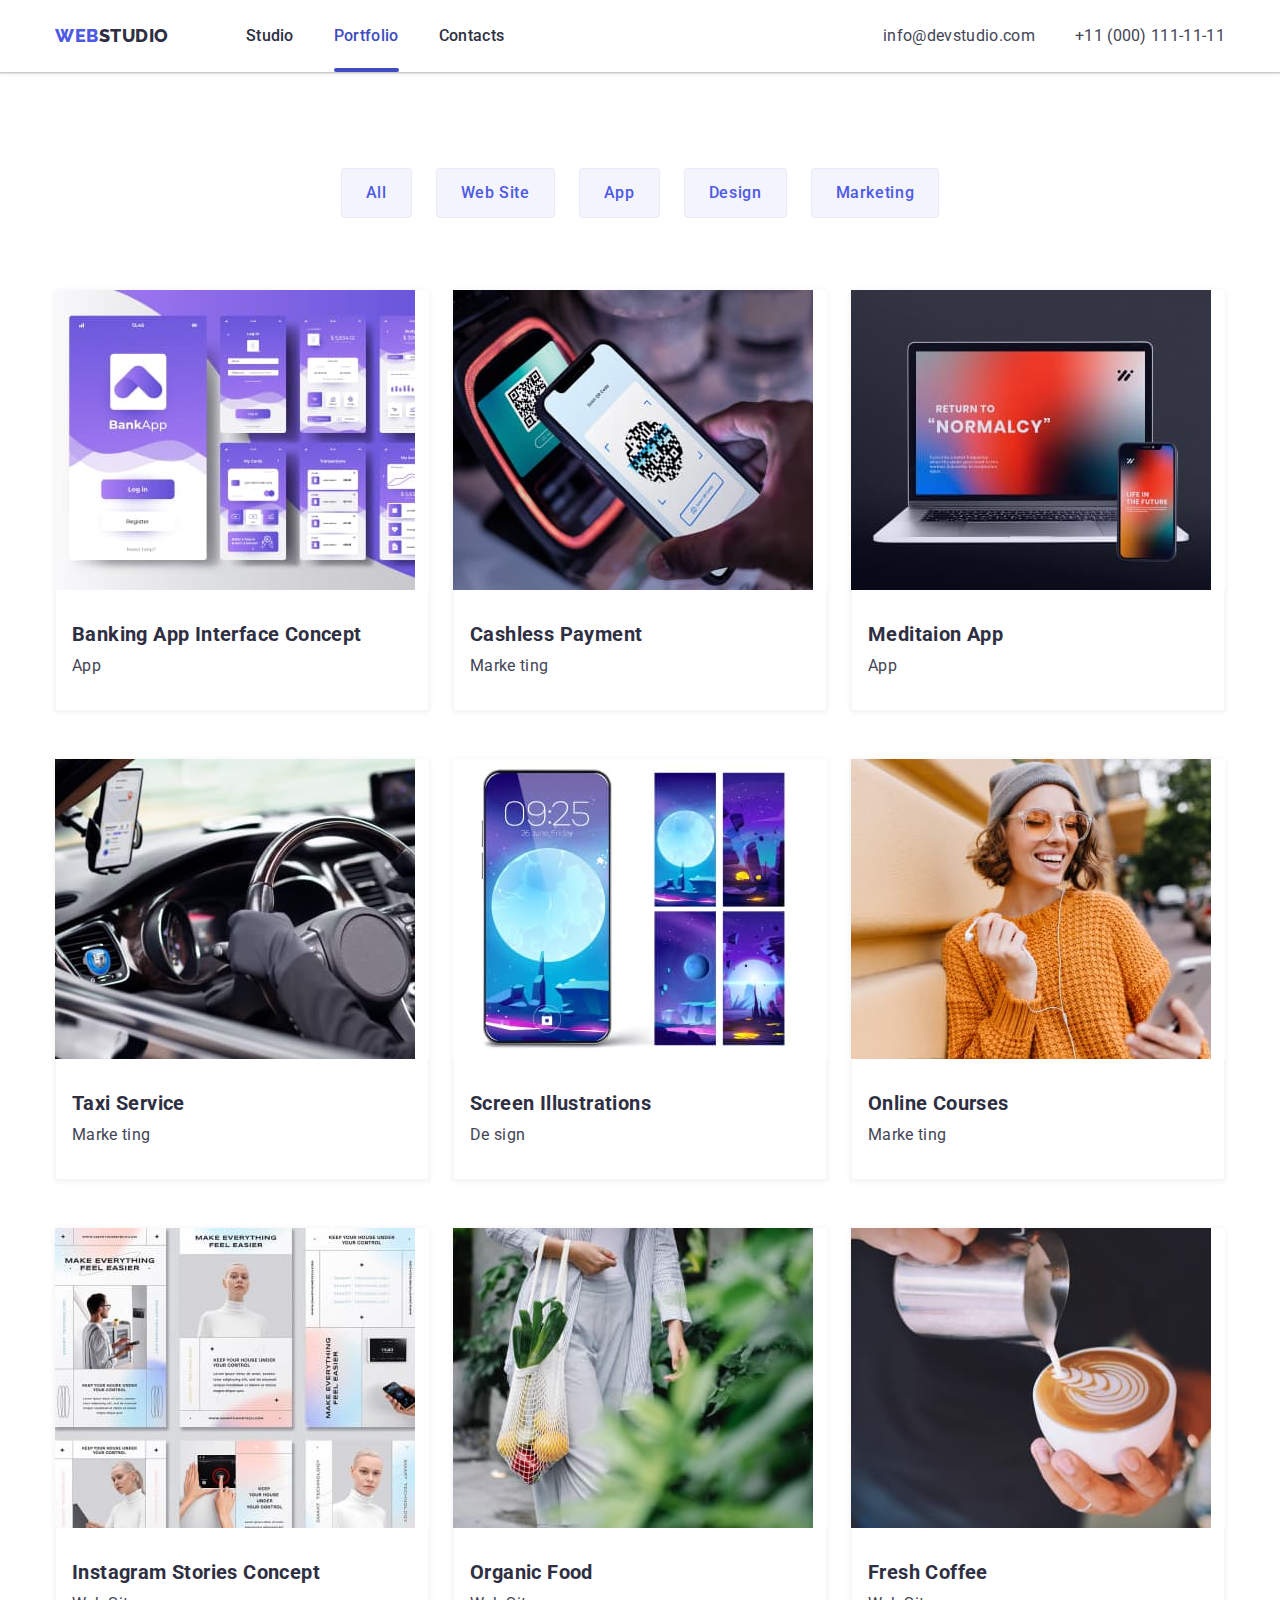
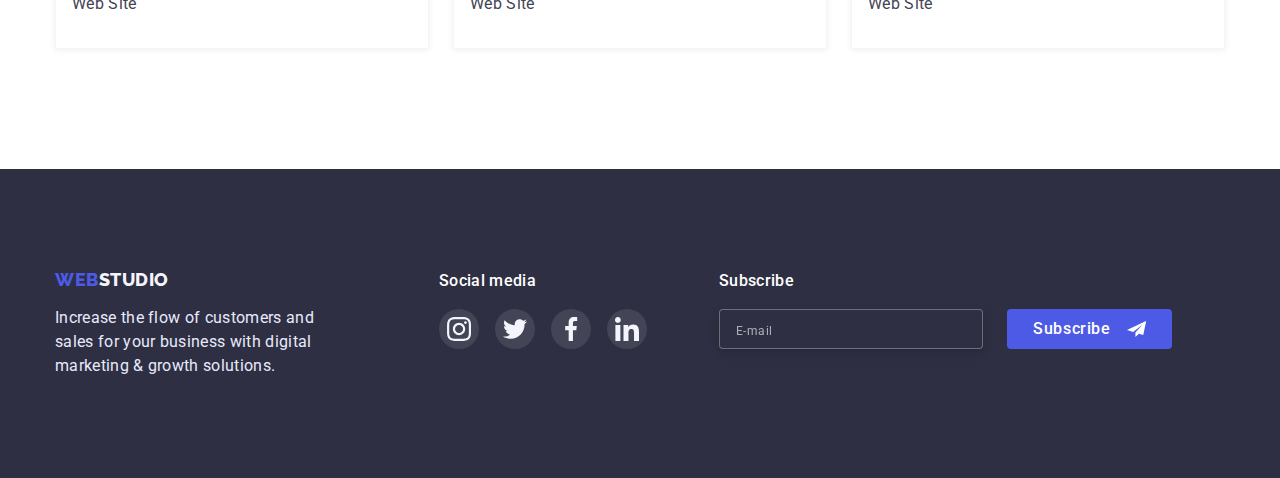
==== portfolio.html @ 90ae6834 "first edition" ====
<!DOCTYPE html>
<html lang="en">

<head>
  <meta charset="UTF-8" />
  <meta http-equiv="X-UA-Compatible" content="IE=edge" />
  <meta name="viewport" content="width=device-width, initial-scale=1.0" />

  <link rel="preconnect" href="https://fonts.googleapis.com" />
  <link rel="preconnect" href="https://fonts.gstatic.com" crossorigin />
  <link
    href="https://fonts.googleapis.com/css2?family=Raleway:wght@800&family=Roboto:ital,wght@0,400;0,500;0,700;1,900&display=swap"
    rel="stylesheet" />
  <link rel="stylesheet" href="./css/modern-normalize.min.css" />
  <link rel="stylesheet" href="./css/styles.css" />
  <title>Portfolio</title>
</head>

<body>
  <header class="header">
    <div class="container menu-wrapper">
      <a class="header-link" href="./index.html">
        <span class="nav-logo__web">web</span>
        <span class="nav-logo__studio">studio</span>
      </a>

      <nav class="menu">
        <ul class="menu-list">
          <li class="nav-right__menu li">
            <a class="menu-link link" href="./index.html">Studio</a>
          </li>
          <li class="nav-right__menu li">
            <a class="menu-link link menu-current" href="./portfolio.html">Portfolio</a>
          </li>
          <li class="nav-right__menu li">
            <a class="menu-link link" href="#">Contacts</a>
          </li>
        </ul>
      </nav>
      <ul class="contacts">
        <li class="contacts_email li">
          <a class="contacts-link link" href="mailto:info@devstudio.com">info@devstudio.com</a>
        </li>
        <li class="contacts_tel li">
          <a class="contacts-link link" href="tel:+11(000)1111111">+11 (000) 111-11-11</a>
        </li>
      </ul>
    </div>
  </header>
  <main class="main">
    <section class="portfolio">
      <div class="container">
        <h1 class="visually-hidden">Our portfolio</h1>
        <ul class="filter">
          <li class="filter-list li">
            <button class="filter-btn btn" type="button">All</button>
          </li>
          <li class="filter-list li">
            <button class="filter-btn btn" type="button">Web Site</button>
          </li>
          <li class="filter-list li">
            <button class="filter-btn btn" type="button">App</button>
          </li>
          <li class="filter-list li">
            <button class="filter-btn btn" type="button">Design</button>
          </li>
          <li class="filter-list li">
            <button class="filter-btn btn" type="button">Marketing</button>
          </li>
        </ul>
        <ul class="projects">
          <li class="project-item li">
            <a class="projects-link link" href="#">
              <div class="project-thumb">
                <img src="./images/project-1.jpg" width="360" alt="Banking App" />
                <div class="project-overlay">
                  <p class="overlay-content">14 Stylish and User-Friendly App Design Concepts · Task Manager App ·
                    Calorie Tracker App · Exotic
                    Fruit Ecommerce App ·
                    Cloud Storage App</p>
                </div>
              </div>
              <div class="projects-content">
                <h2 class="project-title">Banking App Interface Concept</h2>
                <p class="project-text">App</p>
              </div>
            </a>
          </li>
          <li class="project-item li">
            <a class="projects-link link" href="#">
              <div class="project-thumb">
                <img src="./images/project-2.jpg" width="360" alt="Cashless" />
                <div class="project-overlay">
                  <p class="overlay-content">14 Stylish and User-Friendly App Design Concepts · Task Manager App ·
                    Calorie Tracker App · Exotic
                    Fruit Ecommerce App ·
                    Cloud Storage App</p>
                </div>
              </div>
              <div class="projects-content">
                <h2 class="project-title">Cashless Payment</h2>
                <p class="project-text">Marke ting</p>
              </div>
            </a>
          </li>
          <li class="project-item li">
            <a class="projects-link link" href="#">
              <div class="project-thumb">
                <img src="./images/project-3.jpg" width="360" alt="Meditaion App" />
                <div class="project-overlay">
                  <p class="overlay-content">14 Stylish and User-Friendly App Design Concepts · Task Manager App ·
                    Calorie Tracker App · Exotic
                    Fruit Ecommerce App ·
                    Cloud Storage App</p>
                </div>
              </div>
              <div class="projects-content">
                <h2 class="project-title">Meditaion App</h2>
                <p class="project-text">App</p>
              </div>
            </a>
          </li>
          <li class="project-item li">
            <a class="projects-link link" href="#">
              <div class="project-thumb">
                <img src="./images/project-4.jpg" width="360" alt="Taxi Service" />
                <div class="project-overlay">
                  <p class="overlay-content">14 Stylish and User-Friendly App Design Concepts · Task Manager App ·
                    Calorie Tracker App · Exotic
                    Fruit Ecommerce App ·
                    Cloud Storage App</p>
                </div>
              </div>
              <div class="projects-content">
                <h2 class="project-title">Taxi Service</h2>
                <p class="project-text">Marke ting</p>
              </div>
            </a>
          </li>
          <li class="project-item li">
            <a class="projects-link link" href="#">
              <div class="project-thumb">
                <img src="./images/project-5.jpg" width="360" alt="Screen Illustrations" />
                <div class="project-overlay">
                  <p class="overlay-content">14 Stylish and User-Friendly App Design Concepts · Task Manager App ·
                    Calorie Tracker App · Exotic
                    Fruit Ecommerce App ·
                    Cloud Storage App</p>
                </div>
              </div>
              <div class="projects-content">
                <h2 class="project-title">Screen Illustrations</h2>
                <p class="project-text">De sign</p>
              </div>
            </a>
          </li>
          <li class="project-item li">
            <a class="projects-link link" href="#">
              <div class="project-thumb">
                <img src="./images/project-6.jpg" width="360" alt="Online Courses" />
                <div class="project-overlay">
                  <p class="overlay-content">14 Stylish and User-Friendly App Design Concepts · Task Manager App ·
                    Calorie Tracker App · Exotic
                    Fruit Ecommerce App ·
                    Cloud Storage App</p>
                </div>
              </div>
              <div class="projects-content">
                <h2 class="project-title">Online Courses</h2>
                <p class="project-text">Marke ting</p>
              </div>
            </a>
          </li>
          <li class="project-item li">
            <a class="projects-link link" href="#">
              <div class="project-thumb">
                <img src="./images/project-7.jpg" width="360" alt="Instagram Stories Concept" />
                <div class="project-overlay">
                  <p class="overlay-content">14 Stylish and User-Friendly App Design Concepts · Task Manager App ·
                    Calorie Tracker App · Exotic
                    Fruit Ecommerce App ·
                    Cloud Storage App</p>
                </div>
              </div>
              <div class="projects-content">
                <h2 class="project-title">Instagram Stories Concept</h2>
                <p class="project-text">Web Site</p>
              </div>
            </a>
          </li>
          <li class="project-item li">
            <a class="projects-link link" href="#">
              <div class="project-thumb">
                <img src="./images/project-8.jpg" width="360" alt="Organic Food" />
                <div class="project-overlay">
                  <p class="overlay-content">14 Stylish and User-Friendly App Design Concepts · Task Manager App ·
                    Calorie Tracker App · Exotic
                    Fruit Ecommerce App ·
                    Cloud Storage App</p>
                </div>
              </div>
              <div class="projects-content">
                <h2 class="project-title">Organic Food</h2>
                <p class="project-text">Web Site</p>
              </div>
            </a>
          </li>
          <li class="project-item li">
            <a class="projects-link link" href="#">
              <div class="project-thumb">
                <img src="./images/project-9.jpg" width="360" alt="Fresh Coffee" />
                <div class="project-overlay">
                  <p class="overlay-content">14 Stylish and User-Friendly App Design Concepts · Task Manager App ·
                    Calorie Tracker App · Exotic
                    Fruit Ecommerce App ·
                    Cloud Storage App</p>
                </div>
              </div>
              <div class="projects-content">
                <h2 class="project-title">Fresh Coffee</h2>
                <p class="project-text">Web Site</p>
              </div>
            </a>
          </li>
        </ul>
      </div>
    </section>
  </main>
  <footer class="footer">

    <div class="container">

      <div class="footer-wrapper">

        <div class="footer-text">
          <a class="footer-text-link" href="./index.html">
            <span class="nav-logo__web">web</span>
            <span class="nav-logo__studio">studio</span>
          </a>
          <p class="footer-text-paragraph">
            Increase the flow of customers and sales for your business with
            digital marketing & growth solutions.
          </p>
        </div>

        <div class="footer-social">
          <p class="footer-social-title">Social media</p>
          <ul class="footer-social-list">
            <li class="footer-social-item li">
              <a class="footer-social-link" href="#">
                <svg class="footer-social-icon" width="24px" height="24px">
                  <use href="./images/icons.svg#icon-instagram"></use>
                </svg>
              </a>
            </li>
            <li class="footer-social-item li">
              <a class="footer-social-link" href="#">
                <svg class="footer-social-icon" width="24px" height="24px">
                  <use href="./images/icons.svg#icon-twitter"></use>
                </svg>
              </a>
            </li>
            <li class="footer-social-item li">
              <a class="footer-social-link" href="#">
                <svg class="footer-social-icon" width="24px" height="24px">
                  <use href="./images/icons.svg#icon-facebook"></use>
                </svg>
              </a>
            </li>
            <li class="footer-social-item li">
              <a class="footer-social-link" href="#">
                <svg class="footer-social-icon" width="24px" height="24px">
                  <use href="./images/icons.svg#icon-linkedin"></use>
                </svg>
              </a>
            </li>
          </ul>
        </div>

        <div class="form-wraper">
          <p class="footer-e-mail-title">Subscribe</p>
          <form class="footer-e-mail">
            <input class="footer-e-mail-input" type="email" name="email" placeholder="E-mail">
            <button class="footer-e-mail-button" type="submit">
              <span>Subscribe</span>
              <svg class="footer-social-icon" width="24px" height="20px">
                <use href="./images/icons.svg#icon-mail-list"></use>
              </svg>
            </button>
          </form>
        </div>

      </div>
    </div>
  </footer>
</body>

</html>
---- css/styles.css ----
* {
  box-sizing: border-box;
}

:root {
  --white-color: #ffffff;
  --accent-color: #4d5ae5;
  --primary-brand-color: #4d5ae5;
  --dark-color: #2e2f42;
  --slate-text-color: #434455;
  --cloud-color: #f4f4fd;
  --cornflower-color: #e7e9fc;
  --ocean-color: #404BBF;
  --duration-timing-function: 250ms cubic-bezier(0.4, 0, 0.2, 1);
}

body {
  font-family: 'Roboto', sans-serif;
  background: var(--white-color);
}

.container {
  /* max-width: 767px; */
  padding: 0 15px 0;
  margin: 0 auto;
}

h1,
h2,
h3,
h4,
h5,
ul,
p {
  margin: 0;
  padding: 0;
}

.link,
.header-link,
.footer-link {
  text-decoration: none;
}

ul {
  list-style-type: none;
}

.li {
  list-style: none;
}

img {
  display: block;
  max-width: 100%;
  height: auto;
  /* width: 100%; */
}



.visually-hidden {
  position: absolute;
  width: 1px;
  height: 1px;
  margin: -1px;
  border: 0;
  padding: 0;
  white-space: nowrap;
  clip-path: inset(100%);
  clip: rect(0 0 0 0);
  overflow: hidden;
}

/* Header  */

.header {
  box-shadow: 0px 2px 1px rgba(46, 47, 66, 0.08),
    0px 1px 1px rgba(46, 47, 66, 0.16), 0px 1px 6px rgba(46, 47, 66, 0.08);
}

.menu-wrapper {
  display: flex;
}

.header-link {
  font-family: 'Raleway';
  font-style: normal;
  font-weight: 800;
  font-size: 18px;
  line-height: calc(24 / 18);
  align-items: center;
  letter-spacing: 0.03em;
  text-transform: uppercase;
  color: var(--dark-color);
  margin-right: 77px;
  padding-top: 24px;
  padding-bottom: 24px;
  display: flex;
}

.nav-logo__web {
  color: var(--primary-brand-color);
}

/* .nav-logo__studio {} */

.menu {
  font-size: 16px;
  line-height: calc(24 / 16);
  letter-spacing: 0.02em;
}

.menu-list {
  display: flex;
}

.nav-right__menu:not(:last-child) {
  margin-right: 40px;
}

.menu-link {
  position: relative;
  display: block;
  padding-top: 24px;
  padding-bottom: 24px;

  font-weight: 500;
  color: var(--dark-color);

  transition: color var(--duration-timing-function);
}

.menu-link:hover,
.menu-link:focus {
  color: var(--ocean-color)
}


.menu-current {
  color: var(--ocean-color)
}

.menu-current::after {
  position: absolute;
  left: 0;
  bottom: 0;
  width: 100%;
  height: 4px;
  border-radius: 2px;

  display: block;
  content: '';

  background-color: var(--ocean-color);
  opacity: 1;
}




.contacts {
  display: flex;
  font-weight: 400;
  font-size: 16px;
  line-height: calc(24 / 16);
  letter-spacing: 0.02em;
  margin-left: auto;
  align-items: center;
}

.contacts_email {
  margin-right: 40px;
}

.contacts-link {
  color: var(--slate-text-color);
  transition: color var(--duration-timing-function);
}

.contacts-link:hover,
.contacts-link:focus {
  color: var(--ocean-color);
}


/* .contacts_tel {} */

/* .main {} */

.section {
  padding-top: 96px;
  padding-bottom: 96px;
}

/* Section Promo */

.promo {
  max-width: 480px;
  margin: 0 auto;
  background: var(--dark-color);
  padding-top: 112px;
  padding-bottom: 112px;
  text-align: center;

  background-image: linear-gradient(to right, rgba(46, 47, 66, 0.7), rgba(46, 47, 66, 0.7)), url(../images/promo-mobil.jpg);
  background-repeat: no-repeat;
  background-position: center;
  background-size: cover;
}

.promo__title {
  font-weight: 700;
  width: 330px;
  font-size: 36px;
  line-height: calc(40 / 36);
  letter-spacing: 0.02em;
  text-transform: capitalize;
  color: var(--white-color);
  margin: 0 auto 72px;
}

.promo__button {
  font-family: inherit;
  font-size: 16px;
  font-weight: 500;
  line-height: calc(19 / 16);
  letter-spacing: 0.04em;
  color: var(--white-color);
  width: 170px;
  height: 51px;
  background: var(--primary-brand-color);
  border: transparent;
  border-radius: 4px;
  box-shadow: 0px 4px 4px rgba(0, 0, 0, 0.15);
  cursor: pointer;
  transition:
    background var(--duration-timing-function),
    box-shadow var(--duration-timing-function);
}

.promo__button:hover,
.promo__button:focus {
  background: var(--ocean-color);
  box-shadow: 0px 4px 4px rgba(0, 0, 0, 0.15);
}

/* Section Benefits */

.benefits {
  background: var(--white-color);
  padding-top: 96px;
  padding-bottom: 96px;
}

.benefits-list {
  display: flex;
  flex-wrap: wrap;
  gap: 72px;
}

.benefits__card {
  /* width: calc((100% - 72px) / 4); */
  /* flex-basis: calc((100% - 3 * 24px) / 4); */
}

.benefits-icon {
  /* display: none; */
  /* width: 264px;
  height: 112px; */
  background: var(--cloud-color);
  border-radius: 4px;
  display: flex;
  align-items: center;
  justify-content: center
}

.benefits-svg {
  display: none;
}

.benefits__title {
  font-weight: 700;
  font-size: 36px;
  line-height: calc(40 / 36);
  text-align: center;
  letter-spacing: 0.02em;
  color: var(--dark-color);
  /* margin-top: 8px; */
  margin-bottom: 8px;
}

.benefits__text {
  font-weight: 500;
  font-size: 16px;
  line-height: calc(24 / 16);
  letter-spacing: 0.02em;
  color: var(--slate-text-color);
}

.presentation {
  display: none;
  background: var(--white-color);
  padding-top: 120px;
  padding-bottom: 120px;
}

.presentation__title {
  font-weight: 700;
  font-size: 36px;
  line-height: calc(40 / 36);
  text-align: center;
  letter-spacing: 0.02em;
  text-transform: capitalize;
  color: var(--dark-color);
  margin-bottom: 72px;
}

.presentation__list {
  display: flex;
  gap: 24px;
  justify-content: center;
}

.presentation_item {
  /* width: calc((100% - 48px) / 3); */
}

.team {
  background: var(--cloud-color);
  padding-top: 96px;
  padding-bottom: 128px;
}

.team__title {
  font-size: 36px;
  font-weight: 700;
  line-height: calc(40 / 36);
  text-align: center;
  letter-spacing: 0.02em;
  text-transform: capitalize;
  color: var(--dark-color);
  margin-bottom: 72px;
}

.team__list {
  display: flex;
  flex-wrap: wrap;
  gap: 72px;
  justify-content: center;
}

.team__item {
  background: var(--white-color);
  width: 264px;
  text-align: center;
  padding-bottom: 32px;
  border-radius: 0px 0px 4px 4px;
}

.team__photo {
  margin-bottom: 32px;
}

.team__name {
  font-weight: 700;
  font-size: 20px;
  line-height: calc(24 / 20);
  letter-spacing: 0.02em;
  color: var(--dark-color);
  margin-bottom: 8px;
}

.team__job-title {
  font-weight: 400;
  font-size: 16px;
  line-height: calc(24 / 16);
  letter-spacing: 0.02em;
  color: var(--slate-text-color);
  margin-bottom: 8px;
}

/* .team-soc-icons-list {} */

.team-soc-icons-items {
  display: flex;
  justify-content: center;
  gap: 24px;
}

.team-link {
  width: 40px;
  height: 40px;
  color: var(--cloud-color);
  border-radius: 50%;
  background: #4D5AE5;
  display: flex;
  justify-content: center;
  align-items: center;
  transition: background var(--duration-timing-function);
}

.team-link:hover,
.team-link:focus {
  background: var(--ocean-color);
}

.team-icon {
  fill: currentColor;
  width: 16px;
  height: 16px;
}

.customers {
  background: #FFFFFF;
  padding-top: 96px;
  padding-bottom: 96px;
}

.customers-title {
  margin-bottom: 72px;
  font-style: normal;
  font-weight: 700;
  font-size: 36px;
  line-height: calc(40 / 36);
  text-align: center;
  letter-spacing: 0.02em;
  text-transform: capitalize;
  color: #2E2F42;
}

.customers-list {
  display: flex;
  flex-wrap: wrap;
  justify-content: center;
  gap: 16px;
}

/* .customers-item {} */

.customers-link {
  width: 190px;
  height: 88px;
  border: 1px solid #8E8F99;
  border-radius: 4px;
  display: flex;
  justify-content: center;
  align-items: center;
  color: #AFB1B8;
  transition: color var(--duration-timing-function), border var(--duration-timing-function);
  ;
}

.customers-link:hover,
.customers-link:focus {
  color: var(--ocean-color);
  border: 1px solid var(--ocean-color);
}

.customers-icon {
  fill: currentColor;
}

.footer {
  background: var(--dark-color);
  padding-top: 100px;
  padding-bottom: 100px;
}

.footer-wrapper {
  display: flex;
  /* gap: 120px; */
}


.footer-text {
  width: 264px;
  margin-right: 120px;
}



.footer-text-link {
  font-family: 'Raleway';
  font-style: normal;
  font-weight: 800;
  font-size: 18px;
  line-height: calc(21 / 18);
  letter-spacing: 0.03em;
  text-transform: uppercase;
  text-decoration: none;
  color: var(--cloud-color);
  margin-bottom: 16px;
  display: flex;
}

.footer-text-paragraph {
  font-weight: 400;
  font-size: 16px;
  line-height: calc(24 / 16);
  letter-spacing: 0.02em;
  color: var(--cornflower-color);
}

.footer-social {
  width: 280px;
  height: 80px;
}

.footer-social-title,
.footer-e-mail-title {
  font-weight: 500;
  font-size: 16px;
  line-height: calc(24 / 16);
  letter-spacing: 0.02em;
  color: #FFFFFF;
  margin-bottom: 16px;
}

.footer-social-list {
  display: flex;
  justify-content: flex-start;
  gap: 16px;
}

/* .footer-social-item {} */

.footer-social-link {
  width: 40px;
  height: 40px;
  color: var(--cloud-color);
  background: rgba(255, 255, 255, 0.1);
  border-radius: 50%;
  display: flex;
  justify-content: center;
  align-items: center;
  transition: background var(--duration-timing-function);
}

.footer-social-link:hover,
.footer-social-link:focus {
  background: #31D0AA;
}

.footer-social-icon {
  fill: currentColor;
}

.footer-e-mail {
  display: flex;
  gap: 24px;
}

/* .footer-e-mail-title {} */

/* .footer-e-mail-action {} */

.footer-e-mail-input {
  width: 264px;
  height: 40px;
  border: 1px solid rgba(255, 255, 255, 0.3);
  filter: drop-shadow(0px 4px 4px rgba(0, 0, 0, 0.15));
  border-radius: 4px;
  outline: transparent;
  background: var(--dark-color);
  font-style: normal;
  font-weight: 400;
  font-size: 16px;
  line-height: 24px;
  letter-spacing: 0.02em;
  color: #E7E9FC;
  padding-left: 16px;
}

.footer-e-mail-input::placeholder {
  font-style: normal;
  font-weight: 400;
  font-size: 12px;
  line-height: 24px;
  align-items: center;
  letter-spacing: 0.04em;

  color: rgba(255, 255, 255, 0.6);
  padding: 8px 0 8px 0px;
}

.footer-e-mail-button {
  background: var(--primary-brand-color);
  border-radius: 4px;
  font-style: normal;
  font-weight: 500;
  font-size: 16px;
  line-height: 24px;
  display: flex;
  align-items: center;
  text-align: center;
  letter-spacing: 0.04em;
  color: #FFFFFF;
  border-color: transparent;
  width: 165px;
  gap: 16px;
  padding: 6px 24px;
  transition:
    background var(--duration-timing-function),
    box-shadow var(--duration-timing-function);
}

.footer-e-mail-button:hover,
.footer-e-mail-button:focus {
  background: var(--ocean-color);
  box-shadow: 0px 4px 4px rgba(0, 0, 0, 0.15);
}

.portfolio {
  padding-top: 96px;
  padding-bottom: 120px;
}

.filter {
  display: flex;
  justify-content: center;
  margin-bottom: 72px;
  gap: 24px;
}

.filter-list {
  gap: 24px;
}

.filter-btn {
  font-weight: 500;
  font-family: inherit;
  font-size: 16px;
  line-height: calc(24 / 16);
  text-align: center;
  letter-spacing: 0.04em;
  color: var(--primary-brand-color);
  padding: 12px 24px;
  background: var(--cloud-color);
  border: 1px solid #e7e9fc;
  border-radius: 4px;
  cursor: pointer;
  transition:
    color var(--duration-timing-function),
    background var(--duration-timing-function),
    border-color var(--duration-timing-function),
    box-shadow var(--duration-timing-function);
}

.btn:hover,
.btn:focus {
  color: var(--white-color);
  background: var(--primary-brand-color);
  border-color: transparent;
  box-shadow: 0px 3px 1px rgba(0, 0, 0, 0.1), 0px 2px 1px rgba(0, 0, 0, 0.08), 0px 2px 2px rgba(0, 0, 0, 0.12);
}

.projects {
  display: flex;
  flex-wrap: wrap;
  row-gap: 48px;
  column-gap: 24px;
}

.project-item {
  width: calc((100% - 48px) / 3);
}



.projects-link {
  display: flex;
  flex-direction: column;
  box-shadow: 0px 1px 6px rgba(46, 47, 66, 0.08);
  transition:
    box-shadow var(--duration-timing-function);
}

.projects-link:hover,
.projects-link:focus {
  box-shadow: 0px 1px 6px rgba(46, 47, 66, 0.08), 0px 1px 1px rgba(46, 47, 66, 0.16), 0px 2px 1px rgba(46, 47, 66, 0.08);
}

.projects-link:hover .project-overlay,
.projects-link:focus .project-overlay {
  transform: translateY(-100%)
}

.project-thumb {
  position: relative;
  overflow: hidden;
}


.project-overlay {
  position: absolute;
  width: 100%;
  height: 100%;

  background-color: #4D5AE5;
  transform: translateY(0%);
  transition:
    transform var(--duration-timing-function);
}

.overlay-content {
  padding: 40px 32px;
  font-weight: 400;
  font-size: 16px;
  line-height: calc(24 / 16);
  letter-spacing: 0.02em;
  color: var(--cloud-color);
}

.projects-content {
  padding: 32px 0 32px 16px;
  border-right: 0.5px solid var(--cloud-color);
  border-bottom: 0.5px solid var(--cloud-color);
  border-left: 0.5px solid var(--cloud-color);
}

.project-title {
  font-weight: 700;
  font-size: 20px;
  line-height: calc(24 / 20);
  letter-spacing: 0.02em;
  color: var(--dark-color);
  margin-bottom: 8px;
}

.project-text {
  font-weight: 400;
  font-size: 16px;
  line-height: calc(24 / 16);
  letter-spacing: 0.02em;
  color: var(--slate-text-color);
}

.backdrop {
  position: fixed;
  top: 0;
  left: 0;
  width: 100%;
  height: 100%;
  background: rgba(46, 47, 66, 0.4);


  opacity: 1;
  transition:
    visibility var(--duration-timing-function),
    opacity var(--duration-timing-function);
}

.is-hidden {
  opacity: 0;
  pointer-events: none;
  visibility: hidden;
}


.modal {
  position: absolute;
  width: 408px;
  height: 576px;
  padding: 24px;
  padding-top: 72px;
  top: 50%;
  left: 50%;
  transform: translate(-50%, -50%) scale(1) rotate(0);
  background: #FCFCFC;

  box-shadow: 0px 1px 1px rgba(0, 0, 0, 0.14), 0px 1px 3px rgba(0, 0, 0, 0.12), 0px 2px 1px rgba(0, 0, 0, 0.2);
  border-radius: 4px;

  transition: transform var(--duration-timing-function);
}

.backdrop.is-hidden .modal {
  transform: translate(-50%, -50%) scale(0) rotate(360deg);

}


.modal-close {
  position: absolute;
  top: 24px;
  right: 24px;
  width: 24px;
  height: 24px;
  display: flex;
  align-items: center;
  justify-content: center;

  background: #E7E9FC;
  border: 1px solid rgba(0, 0, 0, 0.1);
  border-radius: 50%;
  color: #000000;
  cursor: pointer;
  transition:
    background var(--duration-timing-function),
    color var(--duration-timing-function);
}

.modal-close:hover,
.modal-close:focus {
  background: #404BBF;
  color: #FFFFFF;
  outline-color: transparent;
}

.modal-close-icon {
  fill: currentColor;
}

.modal-title {
  font-style: normal;
  font-weight: 500;
  font-size: 16px;
  line-height: 24px;
  text-align: center;
  letter-spacing: 0.02em;
  color: #2E2F42;
  margin-bottom: 14px;
}

.modal-form {}

.modal-label {
  display: block;
  margin-bottom: 4px;
}

.modal-label-comment {
  display: block;
  margin-bottom: 16px;
}

.modal-label-text {
  font-style: normal;
  font-weight: 400;
  font-size: 12px;
  line-height: 14px;
  letter-spacing: 0.01em;
  color: #8E8F99;
  margin-bottom: 4px;
}

.modal-input-wrap {
  position: relative;
}

.modal-input {
  width: 100%;
  height: 40px;
  background-color: transparent;
  border: 1px solid rgba(33, 33, 33, 0.2);
  border-radius: 4px;
  padding-left: 38px;
  transition:
    border var(--duration-timing-function),
    outline var(--duration-timing-function);
}

.modal-input:focus {
  border: 1px solid #4D5AE5;
  outline: transparent;
}

.modal-input-icon {
  position: absolute;
  left: 19px;
  top: 50%;
  transform: translateY(-50%);
  transition: fill var(--duration-timing-function);
}

.modal-input:focus+.modal-input-icon {
  fill: #4D5AE5;
}

.modal-textarea {
  display: block;
  width: 100%;
  height: 120px;
  border: 1px solid rgba(33, 33, 33, 0.2);
  border-radius: 4px;
  padding: 8px 8px 8px 16px;
  resize: none;
  background: transparent;
  transition:
    border var(--duration-timing-function),
    outline var(--duration-timing-function);
}

.modal-textarea ::placeholder {
  font-style: normal;
  font-weight: 400;
  font-size: 12px;
  line-height: 16px;
  letter-spacing: 0.04em;
  color: rgba(117, 117, 117, 0.5);


}

.modal-textarea:focus {
  border: 1px solid #4D5AE5;
  outline: transparent;
}

.modal-privacy {}

.modal-privacy-checkbox {}

.modal-privacy-checkbox:checked+.modal-privacy-text::before {
  background-color: var(--ocean-color);
  background-image: url(../images/modal-privacy-checkbox.svg);
  background-repeat: no-repeat;
  background-position: center;
  border: none;
}

.modal-privacy-text::before {
  content: '';
  width: 16px;
  height: 16px;
  border: 1.25px solid #2E2F42;
  border-radius: 2px;
  margin-right: 4px;
}

.modal-privacy-text {
  font-style: normal;
  font-weight: 400;
  font-size: 12px;
  line-height: 16px;
  letter-spacing: 0.04em;
  color: #757575;
  display: flex;
  gap: 4px;
  margin-bottom: 24px;
}

.modal-privacy-link {}

.modal-btn {

  width: 169px;
  height: 56px;
  margin: 0 auto;
  padding: 16px 32px;
  font-style: normal;
  font-weight: 500;
  font-size: 16px;
  line-height: 24px;
  display: flex;

  align-items: center;
  text-align: center;
  justify-content: center;
  cursor: pointer;
  letter-spacing: 0.04em;

  background: #4D5AE5;
  box-shadow: 0px 4px 4px rgba(0, 0, 0, 0.15);
  border-radius: 4px;
  border-color: transparent;

  color: #FFFFFF;

  transition:
    background var(--duration-timing-function),
    box-shadow var(--duration-timing-function);
}

.modal-btn:hover,
.modal-btn:focus {
  background: var(--ocean-color);
}


/* -------------Media------------- */
@media screen and (min-width:480px) {
  .container {
    width: 428px;
  }
}

@media screen and (min-width:768px) {
  .container {
    width: 768px;
  }

  .promo {
    max-width: 768px;
    background-image: linear-gradient(to right, rgba(46, 47, 66, 0.7), rgba(46, 47, 66, 0.7)), url(../images/promo-tablet.jpg);
  }

  .promo__title {
    font-weight: 700;
    width: 510px;
    font-size: 56px;
    line-height: calc(60 / 56);
    letter-spacing: 0.02em;
    color: var(--white-color);
    margin: 0 auto 40px;
  }

  .benefits-list {
    display: flex;
    flex-wrap: wrap;
    gap: 72px 24px;
    justify-content: center;
  }

  .benefits__card {
    width: 356px;
    /* flex-basis: calc((100% - 3 * 24px) / 4); */
  }

  .benefits__title {
    text-align: left;
  }

  .team {
    padding-bottom: 104px;
  }

  .team__list {
    gap: 64px 24px;
  }
}

@media screen and (min-width:1200px) {
  .container {
    width: 1200px;
  }

  .promo {
    max-width: 1200px;
    padding-top: 190px;
    padding-bottom: 190px;
    background-image: linear-gradient(to right, rgba(46, 47, 66, 0.7), rgba(46, 47, 66, 0.7)), url(../images/promo-desktop.jpg);
  }

  .promo__title {
    margin: 0 auto 64px;
  }

  .benefits {
    padding-top: 120px;
    padding-bottom: 120px;
  }

  .benefits-icon {
    width: 264px;
    height: 112px;
    margin-bottom: 8px;
  }

  .benefits-svg {
    display: block;
  }

  .benefits__card {
    width: 264px;
  }

  .presentation {
    display: block;
  }

  .team {
    padding-top: 120px;
    padding-bottom: 120px;
  }

  .customers {
    padding-top: 120px;
    padding-bottom: 120px;
  }

  .customers-link {
    width: 181px;
  }
}
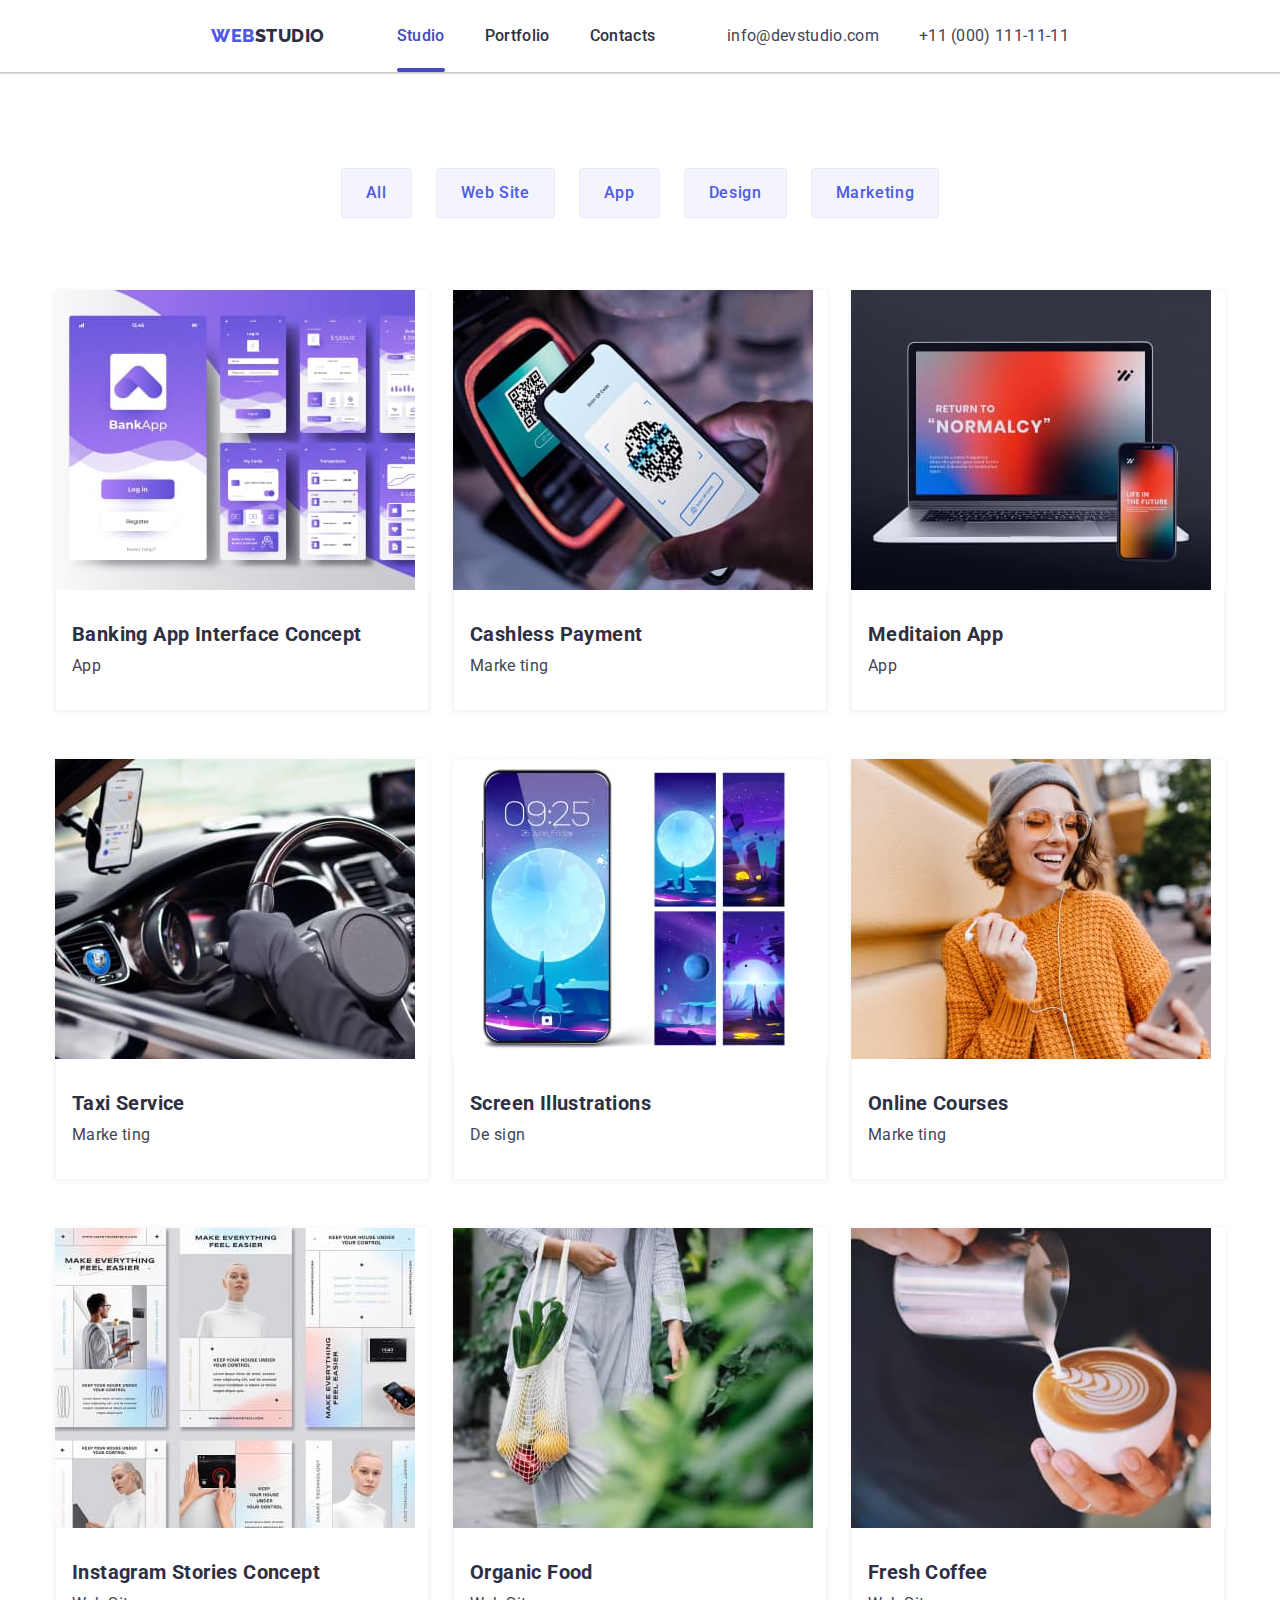
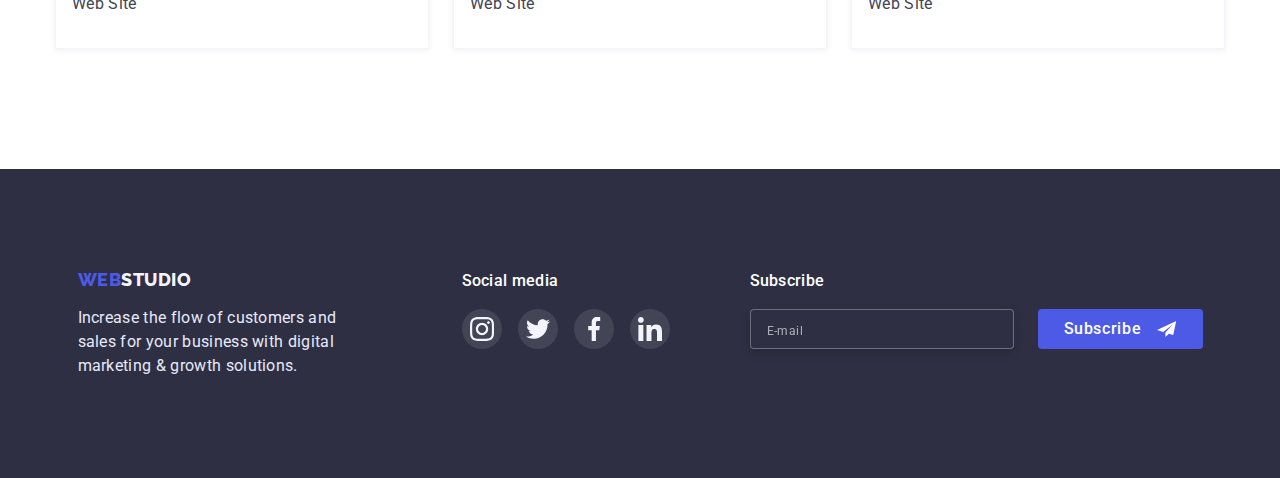
==== commit 1459887b: "111" ====
--- a/portfolio.html
+++ b/portfolio.html
@@ -13,6 +13,9 @@
     rel="stylesheet" />
   <link rel="stylesheet" href="./css/modern-normalize.min.css" />
   <link rel="stylesheet" href="./css/styles.css" />
+  <link rel="stylesheet" href="./css/mobile.css" />
+  <link rel="stylesheet" href="./css/tablet.css" />
+  <link rel="stylesheet" href="./css/desktop.css" />
   <title>Portfolio</title>
 </head>
 
@@ -27,10 +30,10 @@
       <nav class="menu">
         <ul class="menu-list">
           <li class="nav-right__menu li">
-            <a class="menu-link link" href="./index.html">Studio</a>
+            <a class="menu-link link menu-current" href="./index.html">Studio</a>
           </li>
           <li class="nav-right__menu li">
-            <a class="menu-link link menu-current" href="./portfolio.html">Portfolio</a>
+            <a class="menu-link link" href="./portfolio.html">Portfolio</a>
           </li>
           <li class="nav-right__menu li">
             <a class="menu-link link" href="#">Contacts</a>
@@ -45,7 +48,80 @@
           <a class="contacts-link link" href="tel:+11(000)1111111">+11 (000) 111-11-11</a>
         </li>
       </ul>
+      <button class="menu-open" type="button" data-menu-open>
+        <svg class="menu-open-icon" width="32px" height="22px">
+          <use href="./images/icons.svg#icon-menu"></use>
+        </svg>
+      </button>
     </div>
+
+    <!-- mob-menu -->
+    <div class="mob-menu is-hidden" data-menu>
+
+      <button type="button" class="mob-menu-close" data-menu-close>
+        <svg class="mob-menu-close-icon " width="8px" height="8px">
+          <use href="./images/icons.svg#icon-modal-close-icon"></use>
+        </svg>
+      </button>
+
+      <div class="container">
+        <div class="mob-menu-top">
+
+          <nav class="mob-menu-nav">
+            <ul class="mob-menu-list">
+              <li class="mob-menu-nav-right li">
+                <a class="mob-menu-link link menu-current" href="./index.html">Studio</a>
+              </li>
+              <li class="mob-menu-nav-right li">
+                <a class="mob-menu-link link" href="./portfolio.html">Portfolio</a>
+              </li>
+              <li class="mob-menu-nav-right li">
+                <a class="mob-menu-link link" href="#">Contacts</a>
+              </li>
+            </ul>
+          </nav>
+        </div>
+
+        <div class="mob-menu-bottom">
+          <ul class="mob-menu-contacts">
+            <li class="mob-menu-contacts_tel li">
+              <a class="mob-menu-contacts-link link" href="tel:+11(000)1111111">+11 (000) 111-11-11</a>
+            </li>
+            <li class="mob-menu-contacts_email li">
+              <a class="mob-menu-contacts-link link" href="mailto:info@devstudio.com">info@devstudio.com</a>
+            </li>
+
+          </ul>
+
+          <ul class="mob-menu-soc-icons-list">
+            <li class="mob-menu-soc-icons-items">
+              <a href="#" class="mob-menu-soc-icons-link">
+                <svg class="mob-menu-icon">
+                  <use href="./images/icons.svg#icon-instagram"></use>
+                </svg>
+              </a>
+              <a href="#" class="mob-menu-soc-icons-link">
+                <svg class="mob-menu-icon">
+                  <use href="./images/icons.svg#icon-twitter"></use>
+                </svg>
+              </a>
+              <a href="#" class="mob-menu-soc-icons-link">
+                <svg class="mob-menu-icon">
+                  <use href="./images/icons.svg#icon-facebook"></use>
+                </svg>
+              </a>
+              <a href="#" class="mob-menu-soc-icons-link">
+                <svg class="mob-menu-icon">
+                  <use href="./images/icons.svg#icon-linkedin"></use>
+                </svg>
+              </a>
+          </ul>
+        </div>
+
+
+      </div>
+    </div>
+    <!--end  mob-menu -->
   </header>
   <main class="main">
     <section class="portfolio">
--- a/css/styles.css
+++ b/css/styles.css
@@ -81,6 +81,8 @@
 
 .menu-wrapper {
   display: flex;
+  justify-content: space-between;
+  align-items: center;
 }
 
 .header-link {
@@ -93,7 +95,7 @@
   letter-spacing: 0.03em;
   text-transform: uppercase;
   color: var(--dark-color);
-  margin-right: 77px;
+  /* margin-right: 77px; */
   padding-top: 24px;
   padding-bottom: 24px;
   display: flex;
@@ -106,6 +108,7 @@
 /* .nav-logo__studio {} */
 
 .menu {
+  display: none;
   font-size: 16px;
   line-height: calc(24 / 16);
   letter-spacing: 0.02em;
@@ -157,20 +160,20 @@
 }
 
 
-
-
 .contacts {
-  display: flex;
+  display: none;
   font-weight: 400;
   font-size: 16px;
   line-height: calc(24 / 16);
   letter-spacing: 0.02em;
-  margin-left: auto;
-  align-items: center;
+  /* margin-left: auto; */
+  align-items: flex-start;
+  flex-direction: column;
+  justify-content: center;
 }
 
 .contacts_email {
-  margin-right: 40px;
+  /* margin-right: 40px; */
 }
 
 .contacts-link {
@@ -183,6 +186,150 @@
   color: var(--ocean-color);
 }
 
+.menu-open {
+  width: 32px;
+  height: 22px;
+  padding: 0;
+  border-color: transparent;
+  border: none;
+}
+
+.menu-open-icon {
+  stroke: #000000;
+}
+
+/* mob-menu */
+.mob-menu {
+  /* display: none; */
+  position: fixed;
+  top: 0;
+  z-index: 1;
+  padding: 40px;
+  width: 100vw;
+  height: 100vh;
+  background-color: #fff;
+
+  box-shadow: 0px 2px 1px rgba(46, 47, 66, 0.08), 0px 1px 1px rgba(46, 47, 66, 0.16), 0px 1px 6px rgba(46, 47, 66, 0.08);
+  padding-top: 80px;
+}
+
+.mob-menu-close {
+  position: absolute;
+  top: 40px;
+  right: 40px;
+  width: 24px;
+  height: 24px;
+  display: flex;
+  align-items: center;
+  justify-content: center;
+
+  background: #E7E9FC;
+  border: 1px solid rgba(0, 0, 0, 0.1);
+  border-radius: 50%;
+  color: #000000;
+  cursor: pointer;
+  transition:
+    background var(--duration-timing-function),
+    color var(--duration-timing-function);
+}
+
+.mob-menu .container {
+  height: 100%;
+  display: flex;
+  flex-direction: column;
+  justify-content: space-between;
+  overflow: auto;
+}
+
+.mob-menu-nav {}
+
+.mob-menu-list {
+  display: flex;
+  flex-direction: column;
+  gap: 40px;
+  margin-bottom: 84px;
+}
+
+.mob-menu-nav-right {}
+
+.mob-menu-link {
+  font-style: normal;
+  font-weight: 700;
+  font-size: 36px;
+  line-height: 40px;
+  letter-spacing: 0.02em;
+  text-transform: capitalize;
+
+  color: var(--dark-color);
+  transition: color var(--duration-timing-function);
+}
+
+
+
+.mob-menu-link:hover,
+.mob-menu-link:focus {
+  color: var(--ocean-color)
+}
+
+.menu-current {}
+
+.mob-menu-contacts {
+  display: flex;
+  flex-direction: column;
+  gap: 40px;
+  margin-bottom: 48px;
+}
+
+
+
+.mob-menu-contacts_tel {
+  font-weight: 600;
+  font-size: 36px;
+  line-height: 40px;
+  text-transform: capitalize;
+  color: #4D5AE5;
+}
+
+.mob-menu-contacts_email {
+  font-weight: 500;
+  font-size: 20px;
+  line-height: 24px;
+  letter-spacing: 0.02em;
+}
+
+.mob-menu-contacts_email .mob-menu-contacts-link {
+  color: #434455;
+}
+
+.mob-menu-contacts-link {}
+
+.mob-menu-soc-icons-list {}
+
+.mob-menu-soc-icons-items {
+  display: flex;
+  justify-content: center;
+  gap: 56px;
+}
+
+.mob-menu-soc-icons-link {
+  width: 40px;
+  height: 40px;
+  color: var(--cloud-color);
+  border-radius: 50%;
+  background: #4D5AE5;
+  display: flex;
+  justify-content: center;
+  align-items: center;
+  transition: background var(--duration-timing-function);
+}
+
+.mob-menu-icon {
+  fill: currentColor;
+  width: 24px;
+  height: 24px;
+}
+
+/* mob-menu-end */
 
 /* .contacts_tel {} */
 
@@ -301,7 +448,7 @@
 .presentation {
   display: none;
   background: var(--white-color);
-  padding-top: 120px;
+  /* padding-top: 120px; */
   padding-bottom: 120px;
 }
 
@@ -463,19 +610,21 @@
 
 .footer {
   background: var(--dark-color);
-  padding-top: 100px;
-  padding-bottom: 100px;
+  padding-top: 96px;
+  padding-bottom: 96px;
 }
 
 .footer-wrapper {
   display: flex;
-  /* gap: 120px; */
+  flex-wrap: wrap;
+  justify-content: center;
+  row-gap: 72px;
 }
 
 
 .footer-text {
   width: 264px;
-  margin-right: 120px;
+  /* margin-right: 120px; */
 }
 
 
@@ -492,6 +641,7 @@
   color: var(--cloud-color);
   margin-bottom: 16px;
   display: flex;
+  justify-content: center;
 }
 
 .footer-text-paragraph {
@@ -503,7 +653,7 @@
 }
 
 .footer-social {
-  width: 280px;
+  width: 208px;
   height: 80px;
 }
 
@@ -515,6 +665,7 @@
   letter-spacing: 0.02em;
   color: #FFFFFF;
   margin-bottom: 16px;
+  text-align: center;
 }
 
 .footer-social-list {
@@ -548,7 +699,9 @@
 
 .footer-e-mail {
   display: flex;
-  gap: 24px;
+  gap: 16px;
+  flex-wrap: wrap;
+  justify-content: center;
 }
 
 /* .footer-e-mail-title {} */
@@ -556,7 +709,7 @@
 /* .footer-e-mail-action {} */
 
 .footer-e-mail-input {
-  width: 264px;
+  width: 396px;
   height: 40px;
   border: 1px solid rgba(255, 255, 255, 0.3);
   filter: drop-shadow(0px 4px 4px rgba(0, 0, 0, 0.15));
@@ -979,108 +1132,4 @@
 }
 
 
-/* -------------Media------------- */
-@media screen and (min-width:480px) {
-  .container {
-    width: 428px;
-  }
-}
-
-@media screen and (min-width:768px) {
-  .container {
-    width: 768px;
-  }
-
-  .promo {
-    max-width: 768px;
-    background-image: linear-gradient(to right, rgba(46, 47, 66, 0.7), rgba(46, 47, 66, 0.7)), url(../images/promo-tablet.jpg);
-  }
-
-  .promo__title {
-    font-weight: 700;
-    width: 510px;
-    font-size: 56px;
-    line-height: calc(60 / 56);
-    letter-spacing: 0.02em;
-    color: var(--white-color);
-    margin: 0 auto 40px;
-  }
-
-  .benefits-list {
-    display: flex;
-    flex-wrap: wrap;
-    gap: 72px 24px;
-    justify-content: center;
-  }
-
-  .benefits__card {
-    width: 356px;
-    /* flex-basis: calc((100% - 3 * 24px) / 4); */
-  }
-
-  .benefits__title {
-    text-align: left;
-  }
-
-  .team {
-    padding-bottom: 104px;
-  }
-
-  .team__list {
-    gap: 64px 24px;
-  }
-}
-
-@media screen and (min-width:1200px) {
-  .container {
-    width: 1200px;
-  }
-
-  .promo {
-    max-width: 1200px;
-    padding-top: 190px;
-    padding-bottom: 190px;
-    background-image: linear-gradient(to right, rgba(46, 47, 66, 0.7), rgba(46, 47, 66, 0.7)), url(../images/promo-desktop.jpg);
-  }
-
-  .promo__title {
-    margin: 0 auto 64px;
-  }
-
-  .benefits {
-    padding-top: 120px;
-    padding-bottom: 120px;
-  }
-
-  .benefits-icon {
-    width: 264px;
-    height: 112px;
-    margin-bottom: 8px;
-  }
-
-  .benefits-svg {
-    display: block;
-  }
-
-  .benefits__card {
-    width: 264px;
-  }
-
-  .presentation {
-    display: block;
-  }
-
-  .team {
-    padding-top: 120px;
-    padding-bottom: 120px;
-  }
-
-  .customers {
-    padding-top: 120px;
-    padding-bottom: 120px;
-  }
-
-  .customers-link {
-    width: 181px;
-  }
-}+/* -------------Media------------- */--- a/css/mobile.css
+++ b/css/mobile.css
@@ -0,0 +1,5 @@
+@media screen and (min-width:480px) {
+    .container {
+        width: 480px;
+    }
+}--- a/css/tablet.css
+++ b/css/tablet.css
@@ -0,0 +1,73 @@
+@media screen and (min-width:768px) {
+    .container {
+        width: 768px;
+    }
+
+    .mob-menu {
+        display: none;
+    }
+
+    .menu-open {
+        display: none;
+    }
+
+    .menu {
+        display: block;
+    }
+
+    .contacts {
+        display: flex;
+    }
+
+    .promo {
+        max-width: 768px;
+        background-image: linear-gradient(to right, rgba(46, 47, 66, 0.7), rgba(46, 47, 66, 0.7)), url(../images/promo-tablet.jpg);
+    }
+
+
+    .promo__title {
+        font-weight: 700;
+        width: 510px;
+        font-size: 56px;
+        line-height: calc(60 / 56);
+        letter-spacing: 0.02em;
+        color: var(--white-color);
+        margin: 0 auto 40px;
+    }
+
+    .benefits-list {
+        display: flex;
+        flex-wrap: wrap;
+        gap: 72px 24px;
+        justify-content: center;
+    }
+
+    .benefits__card {
+        width: 356px;
+        /* flex-basis: calc((100% - 3 * 24px) / 4); */
+    }
+
+    .benefits__title {
+        text-align: left;
+    }
+
+    .team {
+        padding-bottom: 104px;
+    }
+
+    .team__list {
+        gap: 64px 24px;
+    }
+
+    .footer-wrapper {
+        column-gap: 24px;
+    }
+
+    .footer-e-mail {
+        gap: 24px;
+    }
+
+    .footer-e-mail-input {
+        width: 296px;
+    }
+}--- a/css/desktop.css
+++ b/css/desktop.css
@@ -0,0 +1,91 @@
+@media screen and (min-width:1200px) {
+    .container {
+        width: 1200px;
+    }
+
+    .header-link {
+        margin-left: 156px;
+    }
+
+    .contacts {
+        align-items: center;
+        flex-direction: row;
+        justify-content: center;
+        gap: 40px;
+        margin-right: 156px;
+    }
+
+    .promo {
+        max-width: 1200px;
+        padding-top: 190px;
+        padding-bottom: 190px;
+        background-image: linear-gradient(to right, rgba(46, 47, 66, 0.7), rgba(46, 47, 66, 0.7)), url(../images/promo-desktop.jpg);
+    }
+
+    .promo__title {
+        margin: 0 auto 64px;
+    }
+
+    .benefits {
+        padding-top: 120px;
+        padding-bottom: 120px;
+    }
+
+    .benefits-icon {
+        width: 264px;
+        height: 112px;
+        margin-bottom: 8px;
+    }
+
+    .benefits-svg {
+        display: block;
+    }
+
+    .benefits__card {
+        width: 264px;
+    }
+
+    .presentation {
+        display: block;
+    }
+
+    .team {
+        padding-top: 120px;
+        padding-bottom: 120px;
+    }
+
+    .customers {
+        padding-top: 120px;
+        padding-bottom: 120px;
+    }
+
+    .customers-link {
+        width: 181px;
+    }
+
+    .footer {
+        padding-top: 100px;
+        padding-bottom: 100px;
+    }
+
+    .footer-wrapper {
+        column-gap: 80px;
+    }
+
+    .footer-text {
+        margin-right: 40px;
+    }
+
+    .footer-text-link {
+        justify-content: flex-start;
+    }
+
+    .footer-social-title,
+    .footer-e-mail-title {
+        text-align: left;
+    }
+
+    .footer-e-mail-input {
+        width: 264px;
+    }
+}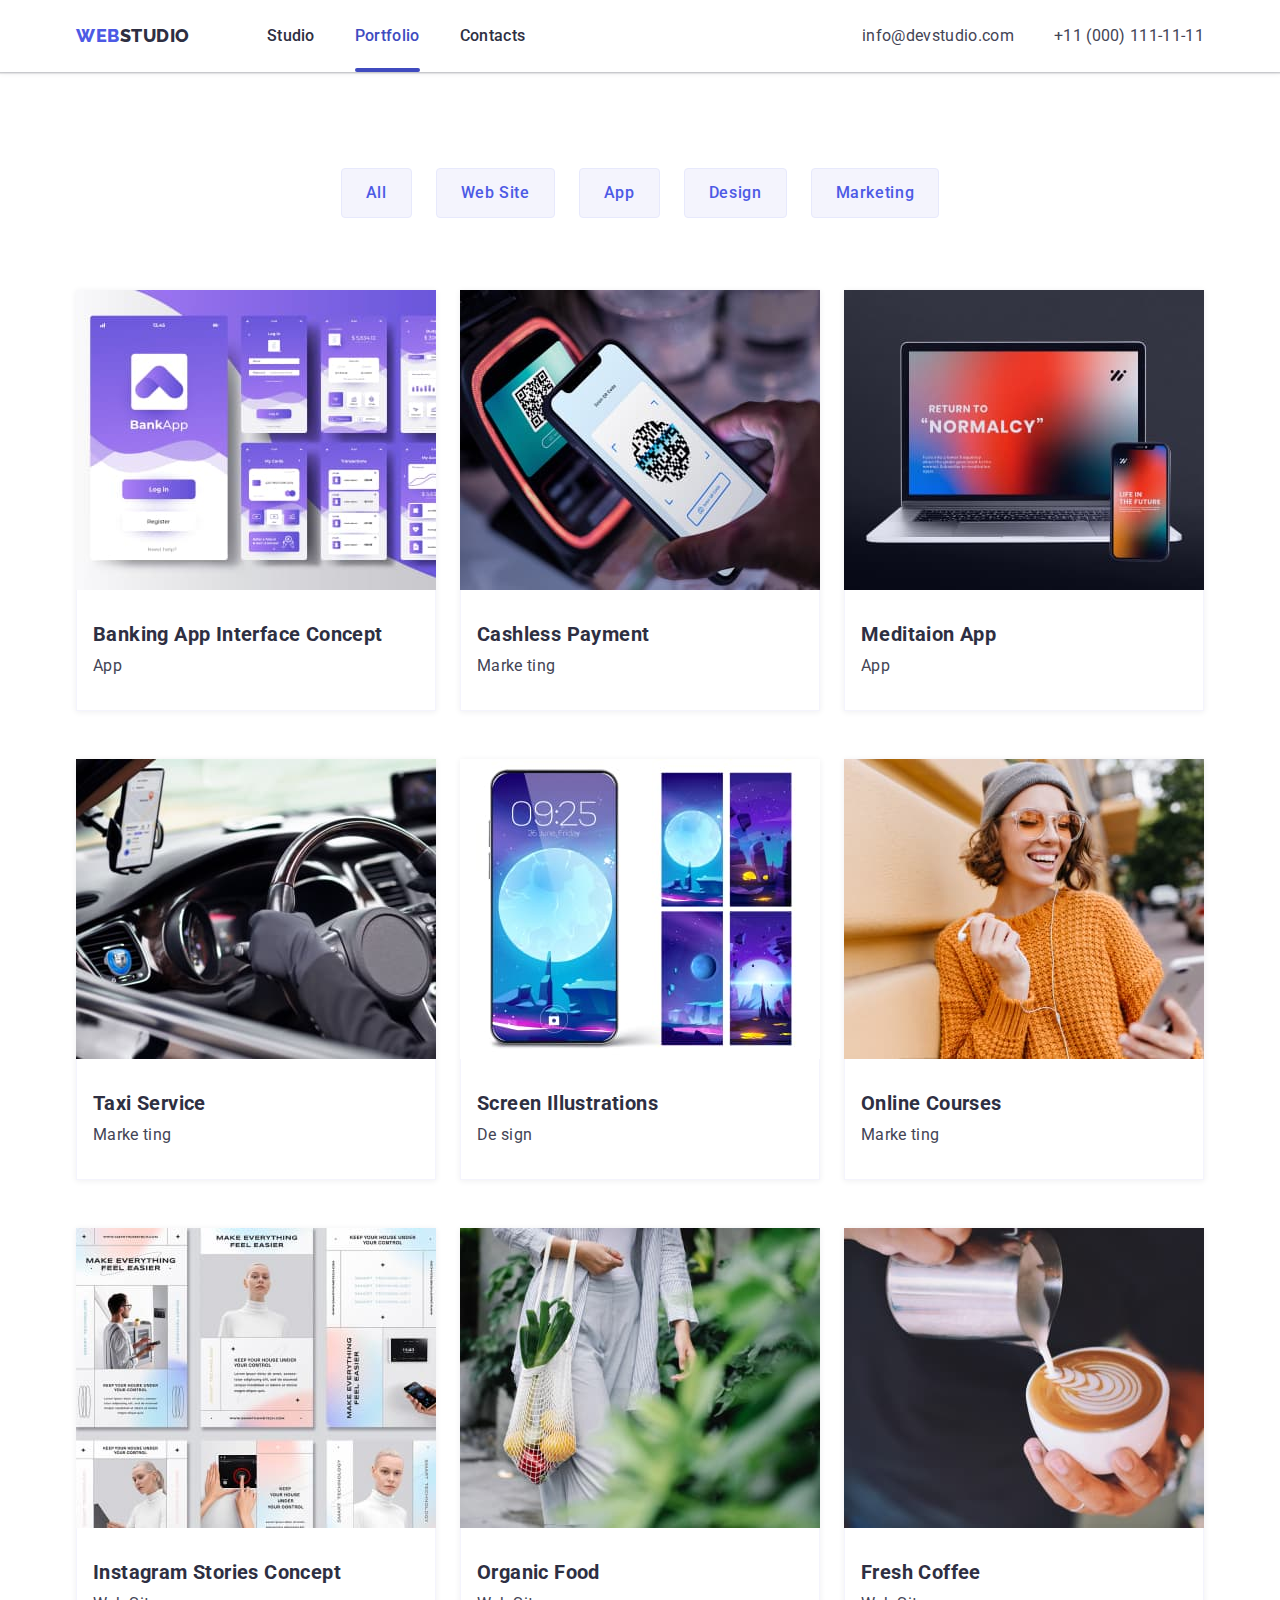
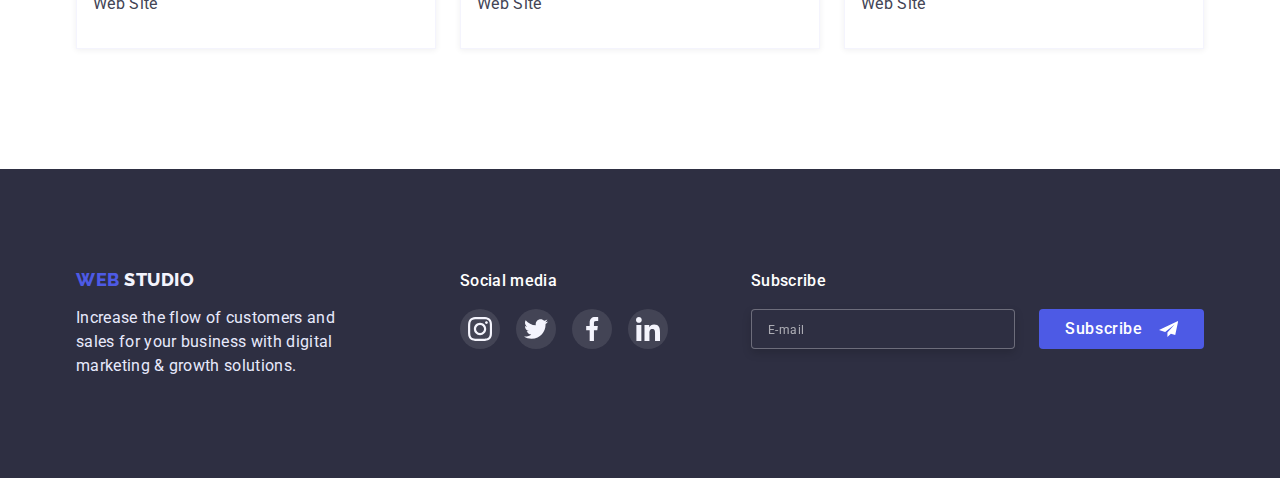
==== commit 40d46a35: "progres1" ====
--- a/portfolio.html
+++ b/portfolio.html
@@ -30,10 +30,10 @@
       <nav class="menu">
         <ul class="menu-list">
           <li class="nav-right__menu li">
-            <a class="menu-link link menu-current" href="./index.html">Studio</a>
+            <a class="menu-link link" href="./index.html">Studio</a>
           </li>
           <li class="nav-right__menu li">
-            <a class="menu-link link" href="./portfolio.html">Portfolio</a>
+            <a class="menu-link link menu-current" href="./portfolio.html">Portfolio</a>
           </li>
           <li class="nav-right__menu li">
             <a class="menu-link link" href="#">Contacts</a>
--- a/css/styles.css
+++ b/css/styles.css
@@ -47,14 +47,14 @@
 }
 
 .li {
-  list-style: none;
+  /* list-style: none; */
 }
 
 img {
   display: block;
-  max-width: 100%;
+  /* max-width: 100%; */
   height: auto;
-  /* width: 100%; */
+  width: 100%;
 }
 
 
@@ -81,7 +81,7 @@
 
 .menu-wrapper {
   display: flex;
-  justify-content: space-between;
+  /* justify-content: space-between; */
   align-items: center;
 }
 
@@ -95,7 +95,7 @@
   letter-spacing: 0.03em;
   text-transform: uppercase;
   color: var(--dark-color);
-  /* margin-right: 77px; */
+  margin-right: 123px;
   padding-top: 24px;
   padding-bottom: 24px;
   display: flex;
@@ -163,18 +163,18 @@
 .contacts {
   display: none;
   font-weight: 400;
-  font-size: 16px;
-  line-height: calc(24 / 16);
-  letter-spacing: 0.02em;
+  font-size: 12px;
+  line-height: calc(16 / 12);
+  letter-spacing: 0.04em;
   /* margin-left: auto; */
   align-items: flex-start;
   flex-direction: column;
   justify-content: center;
 }
 
-.contacts_email {
-  /* margin-right: 40px; */
-}
+/* .contacts_email {
+  margin-right: 40px;
+} */
 
 .contacts-link {
   color: var(--slate-text-color);
@@ -192,6 +192,8 @@
   padding: 0;
   border-color: transparent;
   border: none;
+  background: transparent;
+  margin-left: auto;
 }
 
 .menu-open-icon {
@@ -241,7 +243,7 @@
   overflow: auto;
 }
 
-.mob-menu-nav {}
+/* .mob-menu-nav {} */
 
 .mob-menu-list {
   display: flex;
@@ -250,7 +252,7 @@
   margin-bottom: 84px;
 }
 
-.mob-menu-nav-right {}
+/* .mob-menu-nav-right {} */
 
 .mob-menu-link {
   font-style: normal;
@@ -271,8 +273,6 @@
   color: var(--ocean-color)
 }
 
-.menu-current {}
-
 .mob-menu-contacts {
   display: flex;
   flex-direction: column;
@@ -287,7 +287,7 @@
   font-size: 36px;
   line-height: 40px;
   text-transform: capitalize;
-  color: #4D5AE5;
+  /* color: #4D5AE5; */
 }
 
 .mob-menu-contacts_email {
@@ -297,19 +297,25 @@
   letter-spacing: 0.02em;
 }
 
-.mob-menu-contacts_email .mob-menu-contacts-link {
+.mob-menu-contacts-link {
   color: #434455;
 }
 
-.mob-menu-contacts-link {}
-
-.mob-menu-soc-icons-list {}
-
-.mob-menu-soc-icons-items {
-  display: flex;
-  justify-content: center;
-  gap: 56px;
-}
+.mob-menu-contacts-link:hover,
+.mob-menu-contacts-link:focus {
+  color: #4D5AE5;
+}
+
+/* .mob-menu-contacts-link {} */
+
+.mob-menu-soc-icons-list {
+  display: flex;
+  justify-content: space-evenly;
+}
+
+
+.mob-menu-soc-icons-items {}
+
 
 .mob-menu-soc-icons-link {
   width: 40px;
@@ -354,6 +360,14 @@
   background-repeat: no-repeat;
   background-position: center;
   background-size: cover;
+}
+
+@media (min-device-pixel-ratio: 2),
+(min-resolution: 192dpi),
+(min-resolution: 2dppx) {
+  .promo {
+    background-image: linear-gradient(to right, rgba(46, 47, 66, 0.7), rgba(46, 47, 66, 0.7)), url(../images/promo-mobil-2x.jpg);
+  }
 }
 
 .promo__title {
@@ -406,10 +420,10 @@
   gap: 72px;
 }
 
-.benefits__card {
-  /* width: calc((100% - 72px) / 4); */
-  /* flex-basis: calc((100% - 3 * 24px) / 4); */
-}
+/* .benefits__card {
+  width: calc((100% - 72px) / 4);
+  flex-basis: calc((100% - 3 * 24px) / 4);
+} */
 
 .benefits-icon {
   /* display: none; */
@@ -469,9 +483,9 @@
   justify-content: center;
 }
 
-.presentation_item {
-  /* width: calc((100% - 48px) / 3); */
-}
+/* .presentation_item {
+  width: calc((100% - 48px) / 3);
+} */
 
 .team {
   background: var(--cloud-color);
@@ -499,7 +513,10 @@
 
 .team__item {
   background: var(--white-color);
+
   width: 264px;
+  /* width: calc((100% - 24px) /2); */
+  /* width: calc((100% - 72px) /4); */
   text-align: center;
   padding-bottom: 32px;
   border-radius: 0px 0px 4px 4px;
@@ -583,10 +600,14 @@
   gap: 16px;
 }
 
-/* .customers-item {} */
+.customers-item {
+  display: flex;
+  flex-basis: calc((100% - 16px)/2);
+
+}
 
 .customers-link {
-  width: 190px;
+  width: calc(100%);
   height: 88px;
   border: 1px solid #8E8F99;
   border-radius: 4px;
@@ -640,8 +661,10 @@
   text-decoration: none;
   color: var(--cloud-color);
   margin-bottom: 16px;
-  display: flex;
-  justify-content: center;
+  /* display: flex; */
+  /* justify-content: center; */
+  display: block;
+  text-align: center;
 }
 
 .footer-text-paragraph {
@@ -709,7 +732,7 @@
 /* .footer-e-mail-action {} */
 
 .footer-e-mail-input {
-  width: 396px;
+  width: 100%;
   height: 40px;
   border: 1px solid rgba(255, 255, 255, 0.3);
   filter: drop-shadow(0px 4px 4px rgba(0, 0, 0, 0.15));
@@ -976,7 +999,7 @@
   margin-bottom: 14px;
 }
 
-.modal-form {}
+/* .modal-form {} */
 
 .modal-label {
   display: block;
@@ -1061,9 +1084,9 @@
   outline: transparent;
 }
 
-.modal-privacy {}
-
-.modal-privacy-checkbox {}
+/* .modal-privacy {} */
+
+/* .modal-privacy-checkbox {} */
 
 .modal-privacy-checkbox:checked+.modal-privacy-text::before {
   background-color: var(--ocean-color);
@@ -1094,7 +1117,7 @@
   margin-bottom: 24px;
 }
 
-.modal-privacy-link {}
+/* .modal-privacy-link {} */
 
 .modal-btn {
 
--- a/css/tablet.css
+++ b/css/tablet.css
@@ -2,6 +2,16 @@
     .container {
         width: 768px;
     }
+
+    .header-link {}
+
+    /* .contacts {
+        align-items: center;
+            flex-direction: row;
+            justify-content: center;
+            gap: 40px;
+        margin-left: auto;
+    } */
 
     .mob-menu {
         display: none;
@@ -17,6 +27,7 @@
 
     .contacts {
         display: flex;
+        margin-left: auto;
     }
 
     .promo {
@@ -24,6 +35,13 @@
         background-image: linear-gradient(to right, rgba(46, 47, 66, 0.7), rgba(46, 47, 66, 0.7)), url(../images/promo-tablet.jpg);
     }
 
+    @media (min-device-pixel-ratio: 2),
+    (min-resolution: 192dpi),
+    (min-resolution: 2dppx) {
+        .promo {
+            background-image: linear-gradient(to right, rgba(46, 47, 66, 0.7), rgba(46, 47, 66, 0.7)), url(../images/promo-tablet-2x.jpg);
+        }
+    }
 
     .promo__title {
         font-weight: 700;
@@ -51,6 +69,11 @@
         text-align: left;
     }
 
+    .customers-item {
+        flex-basis: calc((100% - 48px)/3);
+
+    }
+
     .team {
         padding-bottom: 104px;
     }
@@ -59,8 +82,17 @@
         gap: 64px 24px;
     }
 
+    .team__item {
+        width: calc((100% - 24px) /2);
+    }
+
     .footer-wrapper {
         column-gap: 24px;
+        justify-content: flex-start;
+    }
+
+    .footer-text {
+        margin-right: 24px;
     }
 
     .footer-e-mail {
@@ -70,4 +102,9 @@
     .footer-e-mail-input {
         width: 296px;
     }
-}+
+    .footer-text-link,
+    .footer-social-title,
+    .footer-e-mail-title {
+        text-align: left;
+    }--- a/css/desktop.css
+++ b/css/desktop.css
@@ -1,10 +1,10 @@
-@media screen and (min-width:1200px) {
+@media screen and (min-width:1158px) {
     .container {
-        width: 1200px;
+        width: 1158px;
     }
 
     .header-link {
-        margin-left: 156px;
+        margin-right: 77px;
     }
 
     .contacts {
@@ -12,14 +12,26 @@
         flex-direction: row;
         justify-content: center;
         gap: 40px;
-        margin-right: 156px;
+        margin-left: auto;
+
+        font-size: 16px;
+        line-height: calc(24 / 16);
+        letter-spacing: 0.02em;
     }
 
     .promo {
-        max-width: 1200px;
+        max-width: 1440px;
         padding-top: 190px;
         padding-bottom: 190px;
         background-image: linear-gradient(to right, rgba(46, 47, 66, 0.7), rgba(46, 47, 66, 0.7)), url(../images/promo-desktop.jpg);
+    }
+
+    @media (min-device-pixel-ratio: 2),
+    (min-resolution: 192dpi),
+    (min-resolution: 2dppx) {
+        .promo {
+            background-image: linear-gradient(to right, rgba(46, 47, 66, 0.7), rgba(46, 47, 66, 0.7)), url(../images/promo-desktop-2x.jpg);
+        }
     }
 
     .promo__title {
@@ -41,6 +53,18 @@
         display: block;
     }
 
+    .benefits__title {
+        font-weight: 500;
+        font-size: 20px;
+        line-height: calc(24 / 20);
+        /* letter-spacing: 0.02em;
+        color: #2E2F42; */
+    }
+
+    .benefits__text {
+        font-weight: 400;
+    }
+
     .benefits__card {
         width: 264px;
     }
@@ -54,14 +78,24 @@
         padding-bottom: 120px;
     }
 
+    .team__item {
+        width: calc((100% - 72px) /4);
+    }
+
     .customers {
         padding-top: 120px;
         padding-bottom: 120px;
     }
 
     .customers-link {
-        width: 181px;
+        /* width: 181px; */
     }
+
+    .customers-item {
+        flex-basis: calc((100% - 120px)/6);
+
+    }
+
 
     .footer {
         padding-top: 100px;
@@ -69,15 +103,19 @@
     }
 
     .footer-wrapper {
-        column-gap: 80px;
+        column-gap: 0px;
     }
 
     .footer-text {
-        margin-right: 40px;
+        margin-right: 120px;
     }
 
     .footer-text-link {
         justify-content: flex-start;
+    }
+
+    .footer-social {
+        margin-right: auto;
     }
 
     .footer-social-title,
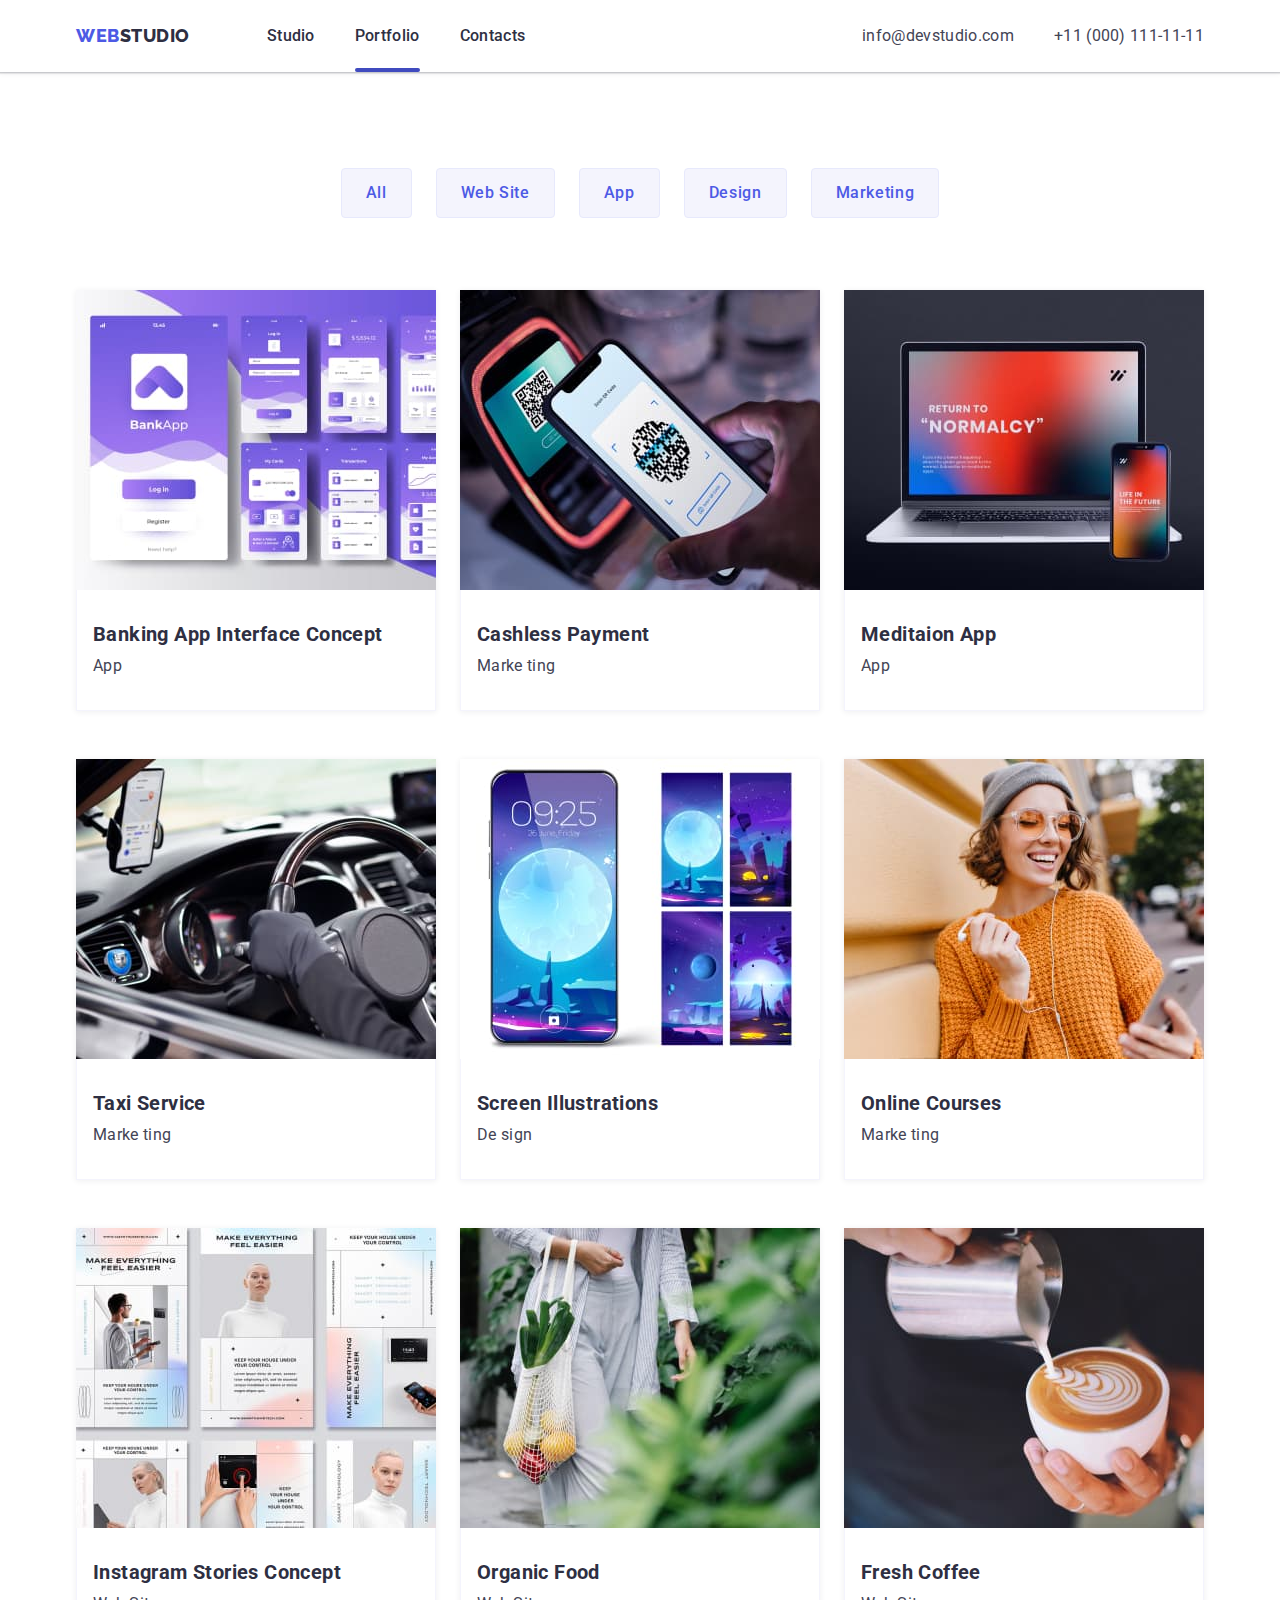
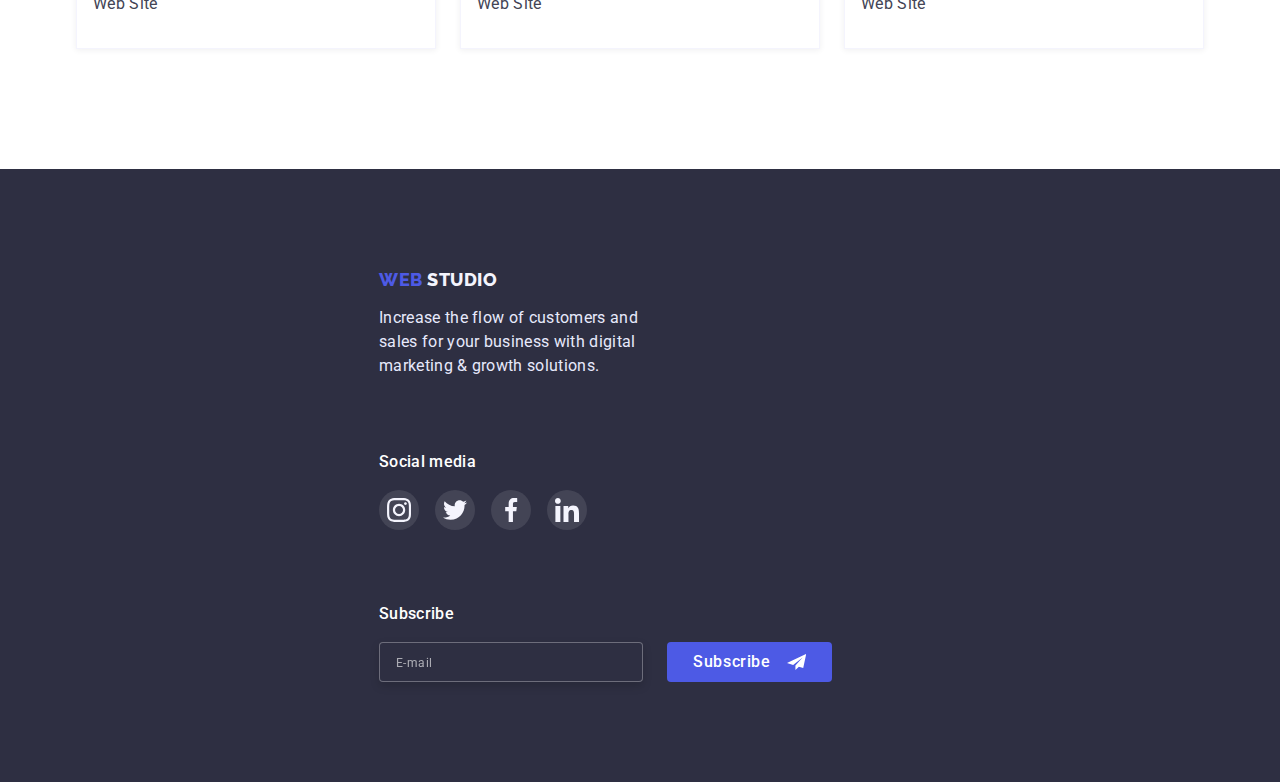
==== commit 9ee64ef7: "work complete." ====
--- a/portfolio.html
+++ b/portfolio.html
@@ -70,10 +70,10 @@
           <nav class="mob-menu-nav">
             <ul class="mob-menu-list">
               <li class="mob-menu-nav-right li">
-                <a class="mob-menu-link link menu-current" href="./index.html">Studio</a>
+                <a class="mob-menu-link link" href="./index.html">Studio</a>
               </li>
               <li class="mob-menu-nav-right li">
-                <a class="mob-menu-link link" href="./portfolio.html">Portfolio</a>
+                <a class="mob-menu-link link menu-current" href=" ./portfolio.html">Portfolio</a>
               </li>
               <li class="mob-menu-nav-right li">
                 <a class="mob-menu-link link" href="#">Contacts</a>
@@ -100,21 +100,28 @@
                   <use href="./images/icons.svg#icon-instagram"></use>
                 </svg>
               </a>
+            </li>
+            <li class="mob-menu-soc-icons-items">
               <a href="#" class="mob-menu-soc-icons-link">
                 <svg class="mob-menu-icon">
                   <use href="./images/icons.svg#icon-twitter"></use>
                 </svg>
               </a>
+            </li>
+            <li class="mob-menu-soc-icons-items">
               <a href="#" class="mob-menu-soc-icons-link">
                 <svg class="mob-menu-icon">
                   <use href="./images/icons.svg#icon-facebook"></use>
                 </svg>
               </a>
+            </li>
+            <li class="mob-menu-soc-icons-items">
               <a href="#" class="mob-menu-soc-icons-link">
                 <svg class="mob-menu-icon">
                   <use href="./images/icons.svg#icon-linkedin"></use>
                 </svg>
               </a>
+            </li>
           </ul>
         </div>
 
@@ -369,6 +376,7 @@
       </div>
     </div>
   </footer>
+  <script src="./js/mob-menu.js"></script>
 </body>
 
 </html>--- a/css/styles.css
+++ b/css/styles.css
@@ -139,12 +139,15 @@
   color: var(--ocean-color)
 }
 
-
-.menu-current {
+.mob-menu-nav-right .menu-current {
   color: var(--ocean-color)
 }
 
-.menu-current::after {
+/* .menu-current {
+  color: var(--ocean-color)
+} */
+
+/* .menu-current::after {
   position: absolute;
   left: 0;
   bottom: 0;
@@ -157,7 +160,7 @@
 
   background-color: var(--ocean-color);
   opacity: 1;
-}
+} */
 
 
 .contacts {
@@ -249,7 +252,7 @@
   display: flex;
   flex-direction: column;
   gap: 40px;
-  margin-bottom: 84px;
+  /* margin-bottom: 84px; */
 }
 
 /* .mob-menu-nav-right {} */
@@ -310,7 +313,7 @@
 
 .mob-menu-soc-icons-list {
   display: flex;
-  justify-content: space-evenly;
+  gap: 21px;
 }
 
 
@@ -372,7 +375,7 @@
 
 .promo__title {
   font-weight: 700;
-  width: 330px;
+  max-width: 330px;
   font-size: 36px;
   line-height: calc(40 / 36);
   letter-spacing: 0.02em;
@@ -597,7 +600,8 @@
   display: flex;
   flex-wrap: wrap;
   justify-content: center;
-  gap: 16px;
+  column-gap: 16px;
+  row-gap: 72px;
 }
 
 .customers-item {
@@ -936,8 +940,9 @@
 
 .modal {
   position: absolute;
-  width: 408px;
-  height: 576px;
+  width: 100%;
+  max-width: 392px;
+  /* height: 576px; */
   padding: 24px;
   padding-top: 72px;
   top: 50%;
@@ -1098,7 +1103,7 @@
 
 .modal-privacy-text::before {
   content: '';
-  width: 16px;
+  min-width: 16px;
   height: 16px;
   border: 1.25px solid #2E2F42;
   border-radius: 2px;
--- a/css/mobile.css
+++ b/css/mobile.css
@@ -2,4 +2,11 @@
     .container {
         width: 480px;
     }
+}
+
+@media screen and (min-width:480px) {
+    .mob-menu-soc-icons-list {
+
+        gap: 56px;
+    }
 }--- a/css/tablet.css
+++ b/css/tablet.css
@@ -2,6 +2,7 @@
     .container {
         width: 768px;
     }
+
 
     .header-link {}
 
@@ -25,9 +26,25 @@
         display: block;
     }
 
+    .menu-current::after {
+        position: absolute;
+        left: 0;
+        bottom: 0;
+        width: 100%;
+        height: 4px;
+        border-radius: 2px;
+
+        display: block;
+        content: '';
+
+        background-color: var(--ocean-color);
+        opacity: 1;
+    }
+
     .contacts {
         display: flex;
         margin-left: auto;
+        row-gap: 4px;
     }
 
     .promo {
@@ -45,7 +62,7 @@
 
     .promo__title {
         font-weight: 700;
-        width: 510px;
+        max-width: 510px;
         font-size: 56px;
         line-height: calc(60 / 56);
         letter-spacing: 0.02em;
@@ -74,6 +91,12 @@
 
     }
 
+    .team .container,
+    .customers .container,
+    .footer .container {
+        width: 552px;
+    }
+
     .team {
         padding-bottom: 104px;
     }
@@ -84,6 +107,10 @@
 
     .team__item {
         width: calc((100% - 24px) /2);
+    }
+
+    .customers-list {
+        column-gap: 24px;
     }
 
     .footer-wrapper {
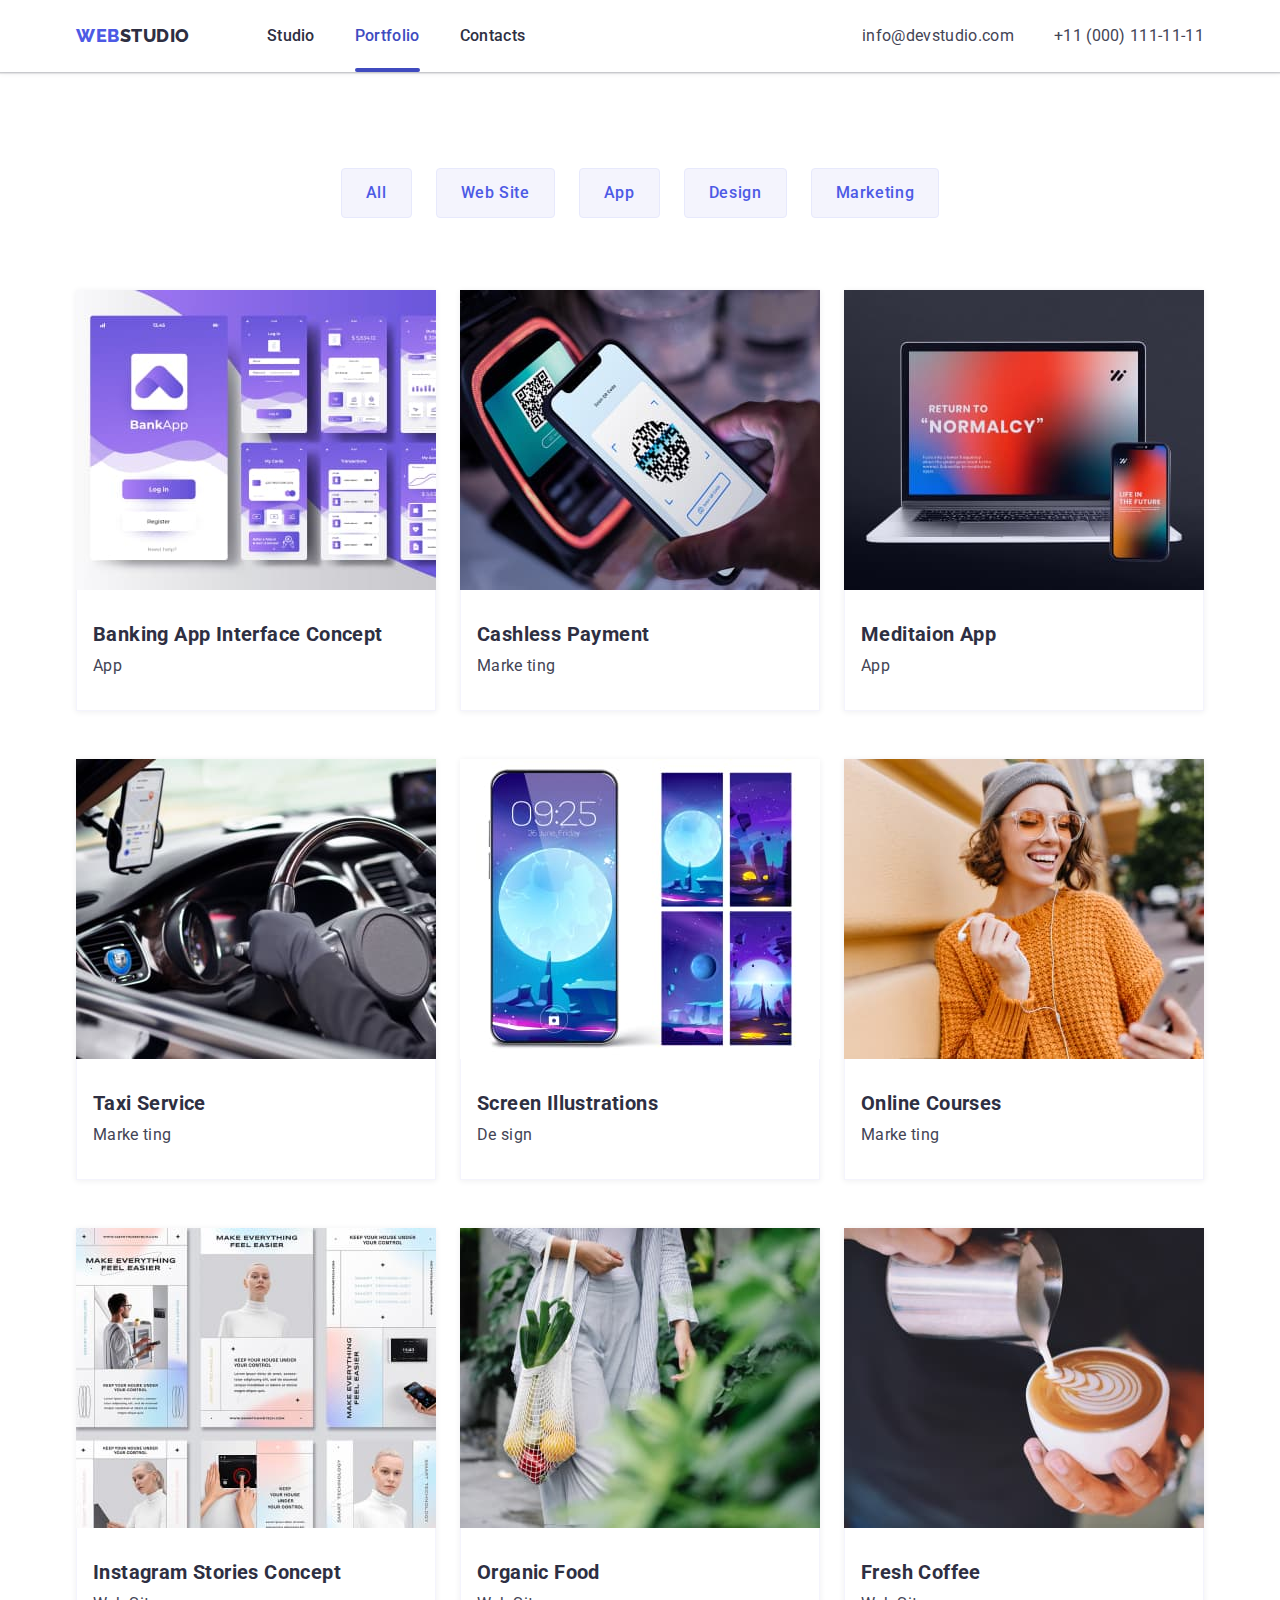
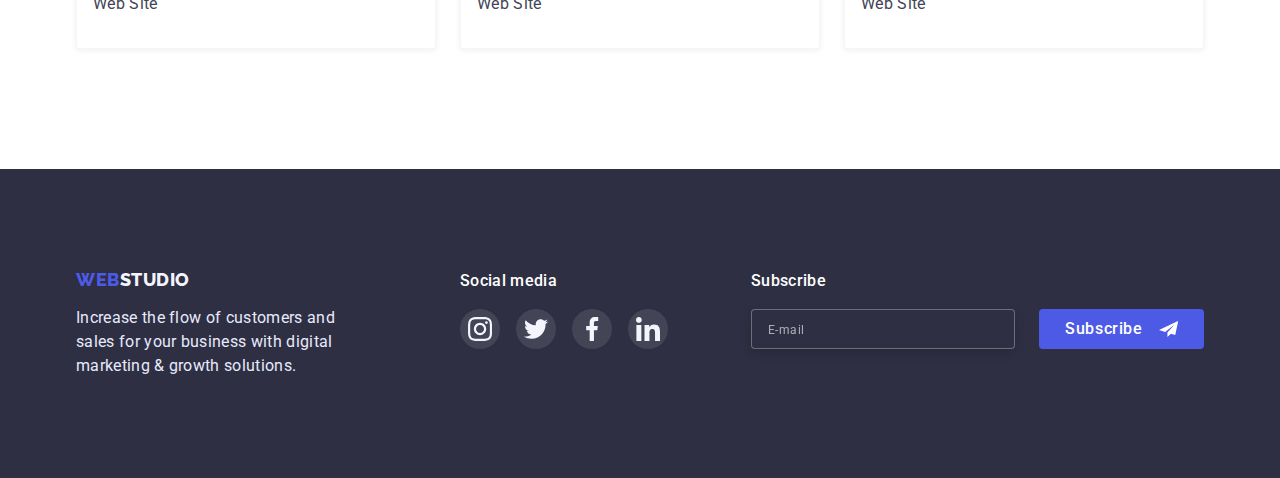
==== commit 3ccc11ea: "end" ====
--- a/portfolio.html
+++ b/portfolio.html
@@ -317,8 +317,8 @@
 
         <div class="footer-text">
           <a class="footer-text-link" href="./index.html">
-            <span class="nav-logo__web">web</span>
-            <span class="nav-logo__studio">studio</span>
+            <span class="nav-logo__web">web</span>studio
+            <!-- <span class="nav-logo__studio"></span> -->
           </a>
           <p class="footer-text-paragraph">
             Increase the flow of customers and sales for your business with
--- a/css/styles.css
+++ b/css/styles.css
@@ -143,9 +143,9 @@
   color: var(--ocean-color)
 }
 
-/* .menu-current {
+.menu-current {
   color: var(--ocean-color)
-} */
+}
 
 /* .menu-current::after {
   position: absolute;
@@ -290,7 +290,11 @@
   font-size: 36px;
   line-height: 40px;
   text-transform: capitalize;
-  /* color: #4D5AE5; */
+
+}
+
+.mob-menu-contacts_tel .mob-menu-contacts-link {
+  color: #4D5AE5;
 }
 
 .mob-menu-contacts_email {
@@ -304,16 +308,19 @@
   color: #434455;
 }
 
-.mob-menu-contacts-link:hover,
+
+
+/* .mob-menu-contacts-link:hover,
 .mob-menu-contacts-link:focus {
   color: #4D5AE5;
-}
+} */
 
 /* .mob-menu-contacts-link {} */
 
 .mob-menu-soc-icons-list {
   display: flex;
-  gap: 21px;
+  gap: 52px;
+  flex-wrap: wrap;
 }
 
 
--- a/css/mobile.css
+++ b/css/mobile.css
@@ -4,7 +4,7 @@
     }
 }
 
-@media screen and (min-width:480px) {
+@media screen and (min-width:438px) {
     .mob-menu-soc-icons-list {
 
         gap: 56px;
--- a/css/desktop.css
+++ b/css/desktop.css
@@ -73,6 +73,12 @@
         display: block;
     }
 
+    .team .container,
+    .customers .container,
+    .footer .container {
+        width: 1158px;
+    }
+
     .team {
         padding-top: 120px;
         padding-bottom: 120px;
